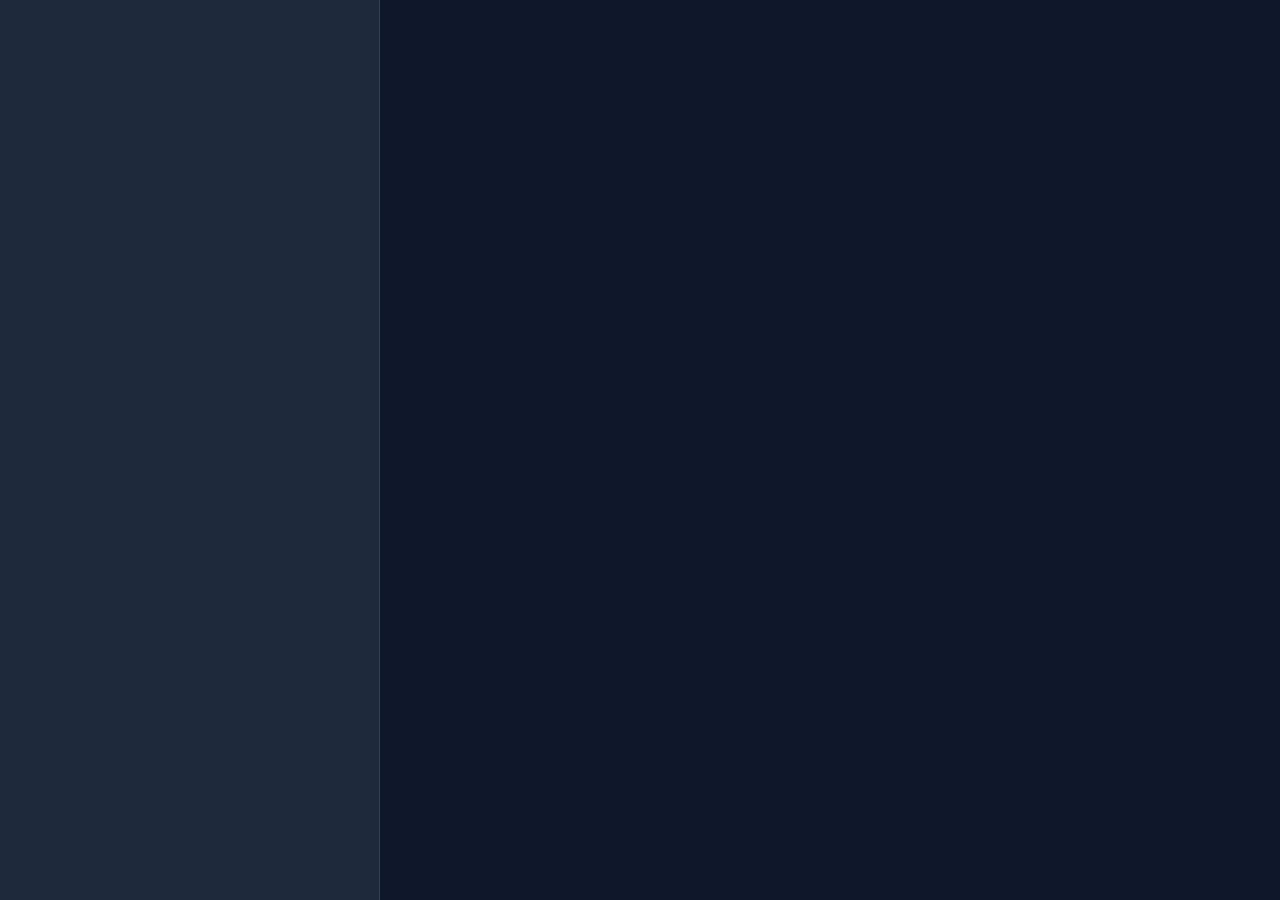
==== index.html @ 67579790 "stg 2" ====
<!DOCTYPE html>
<html lang="en">
<head>
  <meta charset="UTF-8">
  <meta name="viewport" content="width=device-width, initial-scale=1.0">
  <meta name="description" content="Generate Ericsson NETCONF XML equipment configuration scripts for base station sites">
  <meta name="theme-color" content="#1d4ed8">
  <meta name="apple-mobile-web-app-capable" content="yes">
  <meta name="apple-mobile-web-app-status-bar-style" content="black-translucent">
  <meta name="apple-mobile-web-app-title" content="EEC">
  <title>Ericsson Equipment Configurator</title>

  <link rel="manifest" href="manifest.json">
  <link rel="icon" type="image/png" sizes="192x192" href="assets/icon-192.png">
  <link rel="apple-touch-icon" href="assets/icon-192.png">

  <link rel="stylesheet" href="css/styles.css">
  <link rel="stylesheet" href="css/form.css">
  <link rel="stylesheet" href="css/preview.css">
  <link rel="stylesheet" href="css/components.css">
</head>
<body>

  <div id="tab-switcher">
    <button class="tab-btn tab-btn--active" data-tab="configure">Configure</button>
    <button class="tab-btn" data-tab="preview">Preview</button>
  </div>

  <main id="app">

    <section id="form-panel" class="panel">
      <header id="form-header" class="panel-header"></header>
      <div id="form-content" class="panel-body"></div>
      <footer id="form-footer" class="panel-footer"></footer>
    </section>

    <section id="preview-panel" class="panel">
      <header id="preview-header" class="panel-header">
        <span id="preview-filename"></span>
        <span id="preview-linecount"></span>
      </header>
      <pre id="xml-output"></pre>
    </section>

  </main>

  <script type="module" src="js/config.js"></script>
  <script type="module" src="js/generator.js"></script>
  <script type="module" src="js/ui.js"></script>
  <script type="module" src="js/download.js"></script>
  <script type="module" src="js/app.js"></script>

  <script>
    if ('serviceWorker' in navigator) {
      document.addEventListener('DOMContentLoaded', () => {
        navigator.serviceWorker.register('./sw.js');
      });
    }
  </script>

</body>
</html>
---- css/styles.css ----
@import url('https://fonts.googleapis.com/css2?family=Fira+Code:wght@400;500&display=swap');

/* ── Variables ──────────────────────────────────────────────── */
:root {
  --bg-base:      #0f172a;
  --bg-panel:     #1e293b;
  --bg-card:      #0f172a;
  --border:       #334155;
  --text-primary: #f1f5f9;
  --text-muted:   #94a3b8;
  --text-dim:     #64748b;
  --accent:       #3b82f6;
  --accent-dark:  #1d4ed8;
  --green:        #22c55e;
  --green-dark:   #065f46;
  --amber:        #f59e0b;
  --red:          #ef4444;

  --font-mono:    'Fira Code', 'Consolas', monospace;
  --panel-width:  380px;
  --tab-height:   48px;
  --radius:       8px;
  --radius-sm:    4px;
}

/* ── Reset ──────────────────────────────────────────────────── */
*,
*::before,
*::after {
  box-sizing: border-box;
  margin: 0;
  padding: 0;
}

html,
body {
  height: 100%;
  overflow: hidden;
  background-color: var(--bg-base);
  color: var(--text-primary);
  font-family: system-ui, -apple-system, 'Segoe UI', sans-serif;
  font-size: 14px;
  line-height: 1.5;
  -webkit-font-smoothing: antialiased;
  -moz-osx-font-smoothing: grayscale;
}

/* ── Scrollbars ─────────────────────────────────────────────── */
::-webkit-scrollbar {
  width: 4px;
  height: 4px;
}

::-webkit-scrollbar-track {
  background: transparent;
}

::-webkit-scrollbar-thumb {
  background: var(--border);
  border-radius: 2px;
}

::-webkit-scrollbar-thumb:hover {
  background: var(--text-dim);
}

* {
  scrollbar-width: thin;
  scrollbar-color: var(--border) transparent;
}

/* ── Tab Switcher — desktop hidden ──────────────────────────── */
#tab-switcher {
  display: none;
}

/* ── App Shell — split panel ────────────────────────────────── */
#app {
  display: flex;
  height: 100vh;
  overflow: hidden;
}

#form-panel {
  display: flex;
  flex-direction: column;
  width: var(--panel-width);
  min-width: var(--panel-width);
  height: 100vh;
  overflow: hidden;
  background-color: var(--bg-panel);
  border-right: 1px solid var(--border);
}

#preview-panel {
  display: flex;
  flex-direction: column;
  flex: 1;
  height: 100vh;
  overflow: hidden;
  background-color: var(--bg-base);
}

/* ── Mobile ─────────────────────────────────────────────────── */
@media (max-width: 768px) {
  html,
  body {
    overflow: hidden;
    height: 100%;
  }

  #tab-switcher {
    display: flex;
    flex-shrink: 0;
    width: 100%;
    height: var(--tab-height);
    background-color: var(--bg-panel);
    border-bottom: 1px solid var(--border);
  }

  #app {
    flex-direction: column;
    height: calc(100vh - var(--tab-height));
  }

  #form-panel,
  #preview-panel {
    display: none;
    width: 100%;
    min-width: 0;
    height: 100%;
    border-right: none;
  }

  #form-panel.panel--active,
  #preview-panel.panel--active {
    display: flex;
  }
}
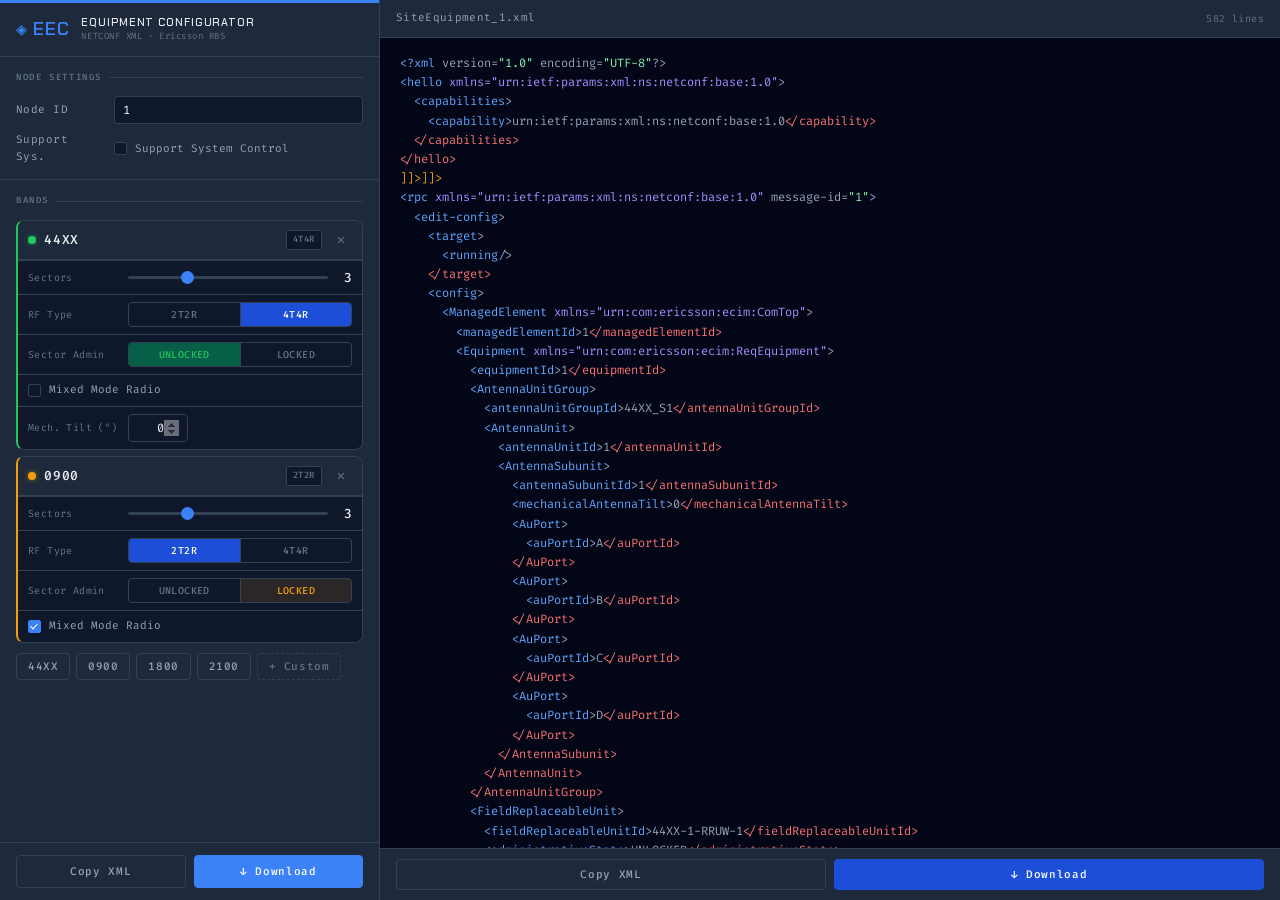
==== commit 3a93dfcb: "Complete PWA — all stages validated and production-ready Stages 1-5 complete: - index.html shell wit" ====
--- a/index.html
+++ b/index.html
@@ -29,9 +29,49 @@
   <main id="app">
 
     <section id="form-panel" class="panel">
-      <header id="form-header" class="panel-header"></header>
-      <div id="form-content" class="panel-body"></div>
-      <footer id="form-footer" class="panel-footer"></footer>
+      <header id="form-header" class="panel-header">
+        <div class="header-brand">
+          <span class="header-logo">◈ EEC</span>
+          <div class="header-titles">
+            <div class="header-name">Equipment Configurator</div>
+            <div class="header-sub">NETCONF XML · Ericsson RBS</div>
+          </div>
+        </div>
+      </header>
+
+      <div id="form-content" class="panel-body">
+        <section class="form-section">
+          <span class="section-label">Node Settings</span>
+          <div class="field-row">
+            <label class="field-label" for="node-id">Node ID</label>
+            <input type="text" id="node-id" class="input-text input-text--full" value="1" autocomplete="off" spellcheck="false">
+          </div>
+          <div class="field-row">
+            <label class="field-label" for="support-system-control">Support Sys.</label>
+            <label class="checkbox-label">
+              <input type="checkbox" id="support-system-control" class="checkbox">
+              <span>Support System Control</span>
+            </label>
+          </div>
+        </section>
+
+        <section class="form-section">
+          <span class="section-label">Bands</span>
+          <div id="band-list" class="band-list"></div>
+          <div class="add-band-group">
+            <button id="btn-add-44XX"   class="btn-add">44XX</button>
+            <button id="btn-add-0900"   class="btn-add">0900</button>
+            <button id="btn-add-1800"   class="btn-add">1800</button>
+            <button id="btn-add-2100"   class="btn-add">2100</button>
+            <button id="btn-add-CUSTOM" class="btn-add btn-add--ghost">+ Custom</button>
+          </div>
+        </section>
+      </div>
+
+      <footer id="form-footer" class="panel-footer">
+        <button id="btn-copy"     class="btn-action">Copy XML</button>
+        <button id="btn-download" class="btn-action btn-action--primary">&#8595; Download</button>
+      </footer>
     </section>
 
     <section id="preview-panel" class="panel">
@@ -40,6 +80,10 @@
         <span id="preview-linecount"></span>
       </header>
       <pre id="xml-output"></pre>
+      <footer id="preview-footer" class="panel-footer">
+        <button id="preview-btn-copy"     class="btn-action">Copy XML</button>
+        <button id="preview-btn-download" class="btn-action btn-action--primary">&#8595; Download</button>
+      </footer>
     </section>
 
   </main>
--- a/css/form.css
+++ b/css/form.css
@@ -0,0 +1,306 @@
+@import url('https://fonts.googleapis.com/css2?family=Chakra+Petch:wght@500;600&display=swap');
+
+/* ── Panel header ────────────────────────────────────────────── */
+#form-header {
+  flex-shrink: 0;
+  border-top: 3px solid var(--accent);
+  padding: 12px 16px;
+  background: var(--bg-panel);
+  border-bottom: 1px solid var(--border);
+}
+
+.header-brand {
+  display: flex;
+  align-items: center;
+  gap: 12px;
+}
+
+.header-logo {
+  font-family: 'Chakra Petch', var(--font-mono);
+  font-size: 18px;
+  font-weight: 600;
+  color: var(--accent);
+  letter-spacing: 0.04em;
+  white-space: nowrap;
+}
+
+.header-name {
+  font-family: 'Chakra Petch', var(--font-mono);
+  font-size: 11px;
+  font-weight: 500;
+  color: var(--text-primary);
+  letter-spacing: 0.08em;
+  text-transform: uppercase;
+  line-height: 1.3;
+}
+
+.header-sub {
+  font-family: var(--font-mono);
+  font-size: 9px;
+  color: var(--text-dim);
+  letter-spacing: 0.06em;
+  margin-top: 1px;
+}
+
+/* ── Panel body ──────────────────────────────────────────────── */
+#form-content {
+  flex: 1;
+  overflow-y: auto;
+  overflow-x: hidden;
+  padding: 0;
+}
+
+/* ── Form sections ───────────────────────────────────────────── */
+.form-section {
+  padding: 14px 16px;
+  border-bottom: 1px solid var(--border);
+}
+
+.form-section:last-child {
+  border-bottom: none;
+}
+
+.section-label {
+  display: flex;
+  align-items: center;
+  gap: 8px;
+  font-family: var(--font-mono);
+  font-size: 9px;
+  font-weight: 500;
+  letter-spacing: 0.18em;
+  color: var(--text-dim);
+  text-transform: uppercase;
+  margin-bottom: 12px;
+}
+
+.section-label::after {
+  content: '';
+  flex: 1;
+  height: 1px;
+  background: var(--border);
+}
+
+/* ── Field rows ──────────────────────────────────────────────── */
+.field-row {
+  display: flex;
+  align-items: center;
+  gap: 10px;
+  margin-bottom: 8px;
+}
+
+.field-row:last-child {
+  margin-bottom: 0;
+}
+
+.field-row > .field-label {
+  flex-shrink: 0;
+  width: 88px;
+  font-family: var(--font-mono);
+  font-size: 11px;
+  color: var(--text-muted);
+}
+
+/* ── Node ID input ───────────────────────────────────────────── */
+.input-text {
+  background: var(--bg-base);
+  border: 1px solid var(--border);
+  border-radius: var(--radius-sm);
+  color: var(--text-primary);
+  font-family: var(--font-mono);
+  font-size: 13px;
+  padding: 6px 10px;
+  outline: none;
+  transition: border-color 0.15s, box-shadow 0.15s;
+}
+
+.input-text--full {
+  flex: 1;
+  min-width: 0;
+}
+
+.input-text:focus {
+  border-color: var(--accent);
+  box-shadow: 0 0 0 2px rgba(59, 130, 246, 0.12);
+}
+
+.input-text::placeholder {
+  color: var(--text-dim);
+}
+
+/* ── Checkbox row ────────────────────────────────────────────── */
+.checkbox-label {
+  display: flex;
+  align-items: center;
+  gap: 8px;
+  cursor: pointer;
+  font-family: var(--font-mono);
+  font-size: 11px;
+  color: var(--text-muted);
+  user-select: none;
+}
+
+.checkbox-label span {
+  color: var(--text-muted);
+}
+
+.checkbox {
+  appearance: none;
+  -webkit-appearance: none;
+  flex-shrink: 0;
+  width: 14px;
+  height: 14px;
+  border: 1px solid var(--border);
+  border-radius: 2px;
+  background: var(--bg-base);
+  cursor: pointer;
+  position: relative;
+  transition: background 0.15s, border-color 0.15s;
+}
+
+.checkbox:checked {
+  background: var(--accent);
+  border-color: var(--accent);
+}
+
+.checkbox:checked::after {
+  content: '';
+  position: absolute;
+  top: 2px;
+  left: 4px;
+  width: 4px;
+  height: 7px;
+  border: 1.5px solid #fff;
+  border-top: none;
+  border-left: none;
+  transform: rotate(45deg);
+}
+
+.checkbox:focus {
+  outline: none;
+  box-shadow: 0 0 0 2px rgba(59, 130, 246, 0.2);
+}
+
+/* ── Band list ───────────────────────────────────────────────── */
+.band-list {
+  display: flex;
+  flex-direction: column;
+  gap: 6px;
+  margin-bottom: 10px;
+}
+
+.band-list:empty {
+  display: none;
+}
+
+/* ── Add Band buttons ────────────────────────────────────────── */
+.add-band-group {
+  display: flex;
+  flex-wrap: wrap;
+  gap: 6px;
+}
+
+.btn-add {
+  padding: 5px 11px;
+  font-family: var(--font-mono);
+  font-size: 11px;
+  font-weight: 500;
+  letter-spacing: 0.05em;
+  background: transparent;
+  border: 1px solid var(--border);
+  border-radius: var(--radius-sm);
+  color: var(--text-muted);
+  cursor: pointer;
+  transition: background 0.15s, border-color 0.15s, color 0.15s;
+}
+
+.btn-add:hover {
+  background: rgba(59, 130, 246, 0.08);
+  border-color: var(--accent);
+  color: var(--text-primary);
+}
+
+.btn-add:active {
+  background: rgba(59, 130, 246, 0.15);
+}
+
+.btn-add--ghost {
+  border-style: dashed;
+  color: var(--text-dim);
+}
+
+.btn-add--ghost:hover {
+  border-style: solid;
+}
+
+/* ── Footer ──────────────────────────────────────────────────── */
+#form-footer {
+  flex-shrink: 0;
+  display: flex;
+  gap: 8px;
+  padding: 12px 16px;
+  border-top: 1px solid var(--border);
+  background: var(--bg-panel);
+}
+
+.btn-action {
+  flex: 1;
+  padding: 8px 12px;
+  font-family: var(--font-mono);
+  font-size: 11px;
+  font-weight: 500;
+  letter-spacing: 0.06em;
+  border-radius: var(--radius-sm);
+  cursor: pointer;
+  transition: background 0.15s, border-color 0.15s, color 0.15s;
+  background: transparent;
+  border: 1px solid var(--border);
+  color: var(--text-muted);
+}
+
+.btn-action:hover {
+  background: var(--bg-card);
+  border-color: var(--text-dim);
+  color: var(--text-primary);
+}
+
+.btn-action:active {
+  transform: translateY(1px);
+}
+
+.btn-action--primary {
+  background: var(--accent);
+  border-color: var(--accent);
+  color: #fff;
+}
+
+.btn-action--primary:hover {
+  background: var(--accent-dark);
+  border-color: var(--accent-dark);
+  color: #fff;
+}
+
+/* ── Mobile tab switcher ─────────────────────────────────────── */
+.tab-btn {
+  flex: 1;
+  height: 100%;
+  background: transparent;
+  border: none;
+  border-bottom: 2px solid transparent;
+  color: var(--text-dim);
+  font-family: var(--font-mono);
+  font-size: 11px;
+  font-weight: 500;
+  letter-spacing: 0.08em;
+  text-transform: uppercase;
+  cursor: pointer;
+  transition: color 0.15s, border-color 0.15s;
+}
+
+.tab-btn--active {
+  color: var(--text-primary);
+  border-bottom-color: var(--accent);
+}
+
+.tab-btn:hover:not(.tab-btn--active) {
+  color: var(--text-muted);
+}
--- a/css/preview.css
+++ b/css/preview.css
@@ -0,0 +1,159 @@
+/* ── Preview panel header ────────────────────────────────────── */
+#preview-header {
+  flex-shrink: 0;
+  display: flex;
+  align-items: center;
+  justify-content: space-between;
+  padding: 0 16px;
+  height: 38px;
+  background: var(--bg-panel);
+  border-bottom: 1px solid var(--border);
+  gap: 12px;
+}
+
+#preview-filename {
+  font-family: var(--font-mono);
+  font-size: 11px;
+  color: var(--text-muted);
+  letter-spacing: 0.03em;
+  white-space: nowrap;
+  overflow: hidden;
+  text-overflow: ellipsis;
+  flex: 1;
+  min-width: 0;
+}
+
+#preview-linecount {
+  flex-shrink: 0;
+  font-family: var(--font-mono);
+  font-size: 10px;
+  color: var(--text-dim);
+  letter-spacing: 0.04em;
+  white-space: nowrap;
+}
+
+/* ── XML output area ─────────────────────────────────────────── */
+#xml-output {
+  flex: 1;
+  margin: 0;
+  padding: 16px 20px;
+  background: #020617;
+  color: #94a3b8;
+  font-family: var(--font-mono);
+  font-size: 12px;
+  line-height: 1.6;
+  overflow: auto;
+  white-space: pre;
+  word-break: normal;
+  tab-size: 2;
+  -webkit-font-smoothing: antialiased;
+}
+
+/* ── XML syntax highlight colors ─────────────────────────────── */
+.xt-open  { color: #60a5fa; }
+.xt-close { color: #f87171; }
+.xt-attr  { color: #a78bfa; }
+.xt-val   { color: #86efac; }
+.xt-delim { color: #f59e0b; }
+
+/* ── Preview panel scrollbars ────────────────────────────────── */
+#xml-output::-webkit-scrollbar {
+  width: 6px;
+  height: 6px;
+}
+
+#xml-output::-webkit-scrollbar-track {
+  background: transparent;
+}
+
+#xml-output::-webkit-scrollbar-thumb {
+  background: #1e293b;
+  border-radius: 3px;
+}
+
+#xml-output::-webkit-scrollbar-thumb:hover {
+  background: #334155;
+}
+
+#xml-output::-webkit-scrollbar-corner {
+  background: transparent;
+}
+
+/* ── Preview footer ──────────────────────────────────────────── */
+#preview-footer {
+  flex-shrink: 0;
+  display: flex;
+  gap: 8px;
+  padding: 10px 16px;
+  background: var(--bg-panel);
+  border-top: 1px solid var(--border);
+}
+
+#preview-footer .btn-action {
+  flex: 1;
+  padding: 7px 12px;
+  font-family: var(--font-mono);
+  font-size: 11px;
+  font-weight: 500;
+  letter-spacing: 0.06em;
+  border-radius: var(--radius-sm);
+  cursor: pointer;
+  transition: background 0.15s, border-color 0.15s, color 0.15s;
+  background: var(--bg-panel);
+  border: 1px solid var(--border);
+  color: var(--text-muted);
+}
+
+#preview-footer .btn-action:hover {
+  background: var(--bg-card);
+  border-color: var(--text-dim);
+  color: var(--text-primary);
+}
+
+#preview-footer .btn-action:active {
+  transform: translateY(1px);
+}
+
+#preview-footer .btn-action--primary {
+  background: var(--accent-dark);
+  border-color: var(--accent-dark);
+  color: #fff;
+}
+
+#preview-footer .btn-action--primary:hover {
+  background: var(--accent);
+  border-color: var(--accent);
+}
+
+/* ── Empty state ─────────────────────────────────────────────── */
+#xml-output:empty::before {
+  content: '<!-- Add a band to generate XML -->';
+  color: var(--text-dim);
+  font-style: normal;
+}
+
+/* ── Mobile ──────────────────────────────────────────────────── */
+@media (max-width: 768px) {
+  #preview-panel {
+    height: 100%;
+    display: none;
+  }
+
+  #preview-panel.panel--active {
+    display: flex;
+  }
+
+  #preview-header {
+    height: var(--tab-height);
+    padding: 0 12px;
+  }
+
+  #xml-output {
+    font-size: 11px;
+    padding: 12px;
+  }
+
+  #preview-footer {
+    padding: 8px 12px;
+  }
+}
--- a/css/components.css
+++ b/css/components.css
@@ -0,0 +1,351 @@
+/* ── Band card ───────────────────────────────────────────────── */
+.band-card {
+  background: var(--bg-card);
+  border: 1px solid var(--border);
+  border-radius: var(--radius);
+  overflow: hidden;
+  transition: border-color 0.2s;
+}
+
+.band-card:has(.status-dot--green) {
+  border-left: 2px solid var(--green);
+}
+
+.band-card:has(.status-dot--amber) {
+  border-left: 2px solid var(--amber);
+}
+
+/* ── Card header ─────────────────────────────────────────────── */
+.band-card__header {
+  display: flex;
+  align-items: center;
+  gap: 8px;
+  padding: 8px 10px;
+  background: var(--bg-panel);
+  border-bottom: 1px solid var(--border);
+}
+
+.status-dot {
+  flex-shrink: 0;
+  width: 8px;
+  height: 8px;
+  border-radius: 50%;
+}
+
+.status-dot--green {
+  background: var(--green);
+  box-shadow: 0 0 5px rgba(34, 197, 94, 0.5);
+}
+
+.status-dot--amber {
+  background: var(--amber);
+  box-shadow: 0 0 5px rgba(245, 158, 11, 0.5);
+}
+
+.band-card__prefix {
+  flex: 1;
+  font-family: var(--font-mono);
+  font-size: 13px;
+  font-weight: 500;
+  color: var(--text-primary);
+  letter-spacing: 0.06em;
+}
+
+/* ── RF type badge ───────────────────────────────────────────── */
+.badge {
+  display: inline-flex;
+  align-items: center;
+  padding: 2px 6px;
+  background: var(--bg-base);
+  border: 1px solid var(--border);
+  border-radius: 2px;
+  font-family: var(--font-mono);
+  font-size: 9px;
+  font-weight: 500;
+  letter-spacing: 0.06em;
+  color: var(--text-dim);
+  text-transform: uppercase;
+}
+
+/* ── Remove button ───────────────────────────────────────────── */
+.btn-icon {
+  display: flex;
+  align-items: center;
+  justify-content: center;
+  flex-shrink: 0;
+  width: 22px;
+  height: 22px;
+  background: transparent;
+  border: none;
+  border-radius: var(--radius-sm);
+  color: var(--text-dim);
+  cursor: pointer;
+  font-size: 15px;
+  line-height: 1;
+  transition: color 0.15s, background 0.15s;
+  padding: 0;
+}
+
+.btn-icon:hover {
+  color: var(--red);
+  background: rgba(239, 68, 68, 0.1);
+}
+
+/* ── Band card rows ──────────────────────────────────────────── */
+.band-card__row {
+  display: flex;
+  align-items: center;
+  gap: 10px;
+  padding: 7px 10px;
+  border-top: 1px solid var(--border);
+}
+
+.band-card__row--full {
+  padding: 7px 10px;
+  border-top: 1px solid var(--border);
+}
+
+.field-label {
+  flex-shrink: 0;
+  width: 90px;
+  font-family: var(--font-mono);
+  font-size: 10px;
+  color: var(--text-dim);
+  letter-spacing: 0.04em;
+}
+
+/* ── Shared input styles ─────────────────────────────────────── */
+.input-text,
+.input-number {
+  background: var(--bg-base);
+  border: 1px solid var(--border);
+  border-radius: var(--radius-sm);
+  color: var(--text-primary);
+  font-family: var(--font-mono);
+  font-size: 12px;
+  padding: 5px 8px;
+  outline: none;
+  transition: border-color 0.15s, box-shadow 0.15s;
+}
+
+.input-text:focus,
+.input-number:focus {
+  border-color: var(--accent);
+  box-shadow: 0 0 0 2px rgba(59, 130, 246, 0.12);
+}
+
+.input-text::placeholder {
+  color: var(--text-dim);
+}
+
+.input-number {
+  width: 60px;
+  text-align: right;
+  -moz-appearance: textfield;
+}
+
+.input-number::-webkit-inner-spin-button,
+.input-number::-webkit-outer-spin-button {
+  opacity: 0.4;
+}
+
+/* ── Sector slider ───────────────────────────────────────────── */
+.slider-wrap {
+  flex: 1;
+  display: flex;
+  align-items: center;
+  gap: 10px;
+  min-width: 0;
+}
+
+.slider {
+  flex: 1;
+  -webkit-appearance: none;
+  appearance: none;
+  height: 3px;
+  background: var(--border);
+  border-radius: 2px;
+  outline: none;
+  cursor: pointer;
+}
+
+.slider::-webkit-slider-thumb {
+  -webkit-appearance: none;
+  width: 13px;
+  height: 13px;
+  border-radius: 50%;
+  background: var(--accent);
+  cursor: pointer;
+  transition: transform 0.1s, box-shadow 0.1s;
+  box-shadow: 0 0 0 0 rgba(59, 130, 246, 0);
+}
+
+.slider::-webkit-slider-thumb:hover {
+  transform: scale(1.25);
+  box-shadow: 0 0 0 3px rgba(59, 130, 246, 0.2);
+}
+
+.slider::-moz-range-thumb {
+  width: 13px;
+  height: 13px;
+  border-radius: 50%;
+  background: var(--accent);
+  border: none;
+  cursor: pointer;
+}
+
+.slider:focus::-webkit-slider-thumb {
+  box-shadow: 0 0 0 3px rgba(59, 130, 246, 0.25);
+}
+
+.slider-value {
+  flex-shrink: 0;
+  font-family: var(--font-mono);
+  font-size: 13px;
+  font-weight: 500;
+  color: var(--text-primary);
+  min-width: 14px;
+  text-align: right;
+}
+
+/* ── Pill toggles ────────────────────────────────────────────── */
+.pill {
+  display: flex;
+  flex: 1;
+  border: 1px solid var(--border);
+  border-radius: var(--radius-sm);
+  overflow: hidden;
+}
+
+.pill-btn {
+  flex: 1;
+  padding: 5px 8px;
+  font-family: var(--font-mono);
+  font-size: 10px;
+  font-weight: 500;
+  letter-spacing: 0.04em;
+  background: transparent;
+  border: none;
+  color: var(--text-dim);
+  cursor: pointer;
+  transition: background 0.15s, color 0.15s;
+}
+
+.pill-btn + .pill-btn {
+  border-left: 1px solid var(--border);
+}
+
+.pill-btn:hover:not(.pill-btn--active) {
+  background: rgba(255, 255, 255, 0.04);
+  color: var(--text-muted);
+}
+
+/* Active states — keyed to the button's value */
+.pill-btn--active[data-value="2T2R"],
+.pill-btn--active[data-value="4T4R"] {
+  background: var(--accent-dark);
+  color: #fff;
+}
+
+.pill-btn--active[data-value="UNLOCKED"] {
+  background: var(--green-dark);
+  color: var(--green);
+}
+
+.pill-btn--active[data-value="LOCKED"] {
+  background: rgba(245, 158, 11, 0.12);
+  color: var(--amber);
+}
+
+/* ── Mixed mode checkbox ─────────────────────────────────────── */
+.checkbox-label {
+  display: flex;
+  align-items: center;
+  gap: 8px;
+  cursor: pointer;
+  font-family: var(--font-mono);
+  font-size: 11px;
+  color: var(--text-muted);
+  user-select: none;
+}
+
+.checkbox {
+  appearance: none;
+  -webkit-appearance: none;
+  flex-shrink: 0;
+  width: 13px;
+  height: 13px;
+  border: 1px solid var(--border);
+  border-radius: 2px;
+  background: var(--bg-base);
+  cursor: pointer;
+  position: relative;
+  transition: background 0.15s, border-color 0.15s;
+}
+
+.checkbox:checked {
+  background: var(--accent);
+  border-color: var(--accent);
+}
+
+.checkbox:checked::after {
+  content: '';
+  position: absolute;
+  top: 1px;
+  left: 3px;
+  width: 4px;
+  height: 7px;
+  border: 1.5px solid #fff;
+  border-top: none;
+  border-left: none;
+  transform: rotate(45deg);
+}
+
+.checkbox:focus {
+  outline: none;
+  box-shadow: 0 0 0 2px rgba(59, 130, 246, 0.2);
+}
+
+/* ── Update banner ───────────────────────────────────────────── */
+.update-banner {
+  position: fixed;
+  bottom: 24px;
+  left: 50%;
+  transform: translateX(-50%);
+  display: flex;
+  align-items: center;
+  gap: 14px;
+  padding: 10px 16px;
+  background: var(--bg-panel);
+  border: 1px solid var(--accent);
+  border-radius: var(--radius);
+  box-shadow: 0 4px 24px rgba(0, 0, 0, 0.5), 0 0 0 1px rgba(59, 130, 246, 0.1);
+  font-family: var(--font-mono);
+  font-size: 12px;
+  color: var(--text-primary);
+  z-index: 9999;
+  white-space: nowrap;
+  animation: banner-in 0.2s ease;
+}
+
+@keyframes banner-in {
+  from { opacity: 0; transform: translateX(-50%) translateY(8px); }
+  to   { opacity: 1; transform: translateX(-50%) translateY(0);   }
+}
+
+.update-btn {
+  padding: 4px 12px;
+  background: var(--accent);
+  border: none;
+  border-radius: var(--radius-sm);
+  color: #fff;
+  font-family: var(--font-mono);
+  font-size: 11px;
+  font-weight: 500;
+  cursor: pointer;
+  transition: background 0.15s;
+}
+
+.update-btn:hover {
+  background: var(--accent-dark);
+}
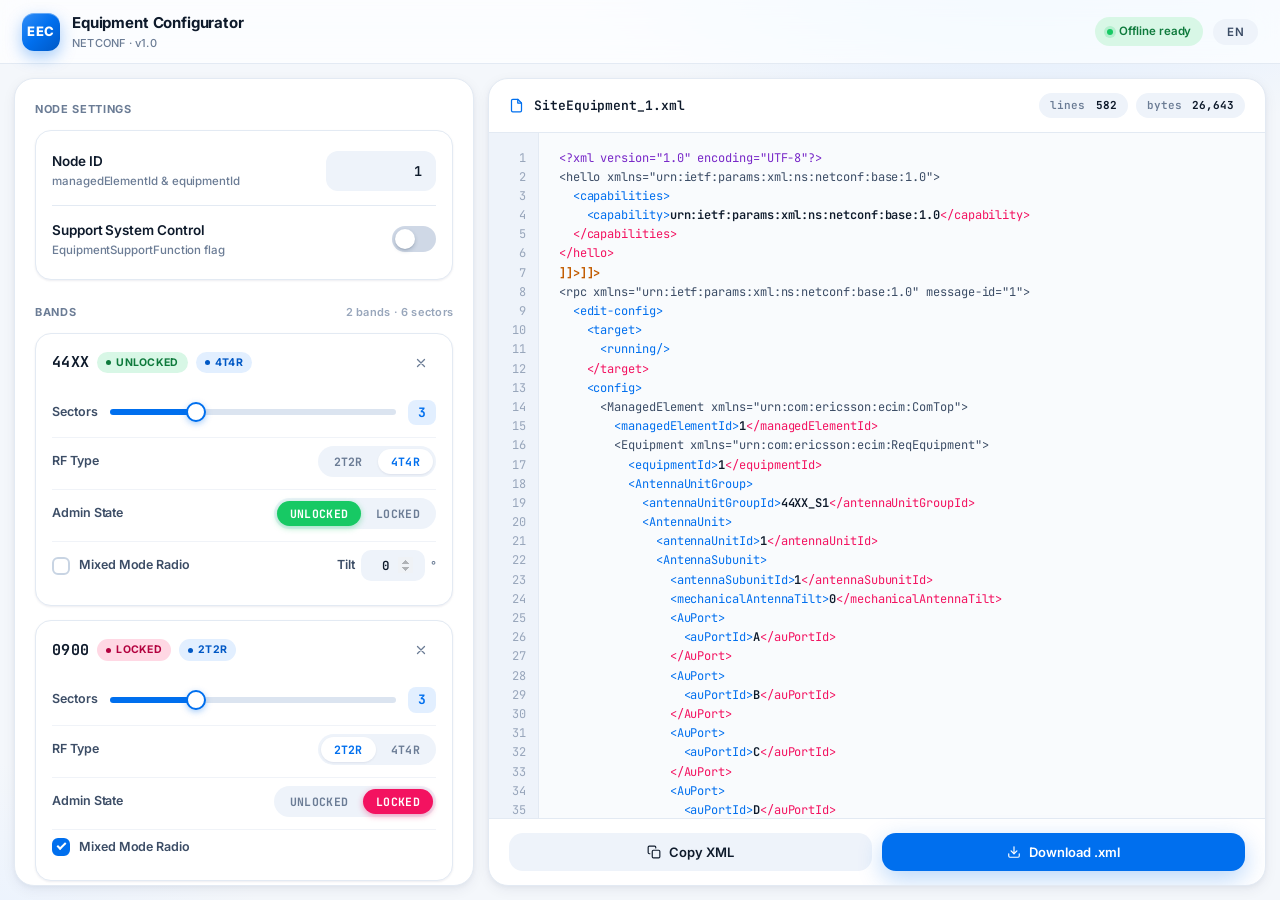
==== commit acb457e7: "fix-1" ====
--- a/index.html
+++ b/index.html
@@ -4,7 +4,7 @@
   <meta charset="UTF-8">
   <meta name="viewport" content="width=device-width, initial-scale=1.0">
   <meta name="description" content="Generate Ericsson NETCONF XML equipment configuration scripts for base station sites">
-  <meta name="theme-color" content="#1d4ed8">
+  <meta name="theme-color" content="#006fee">
   <meta name="apple-mobile-web-app-capable" content="yes">
   <meta name="apple-mobile-web-app-status-bar-style" content="black-translucent">
   <meta name="apple-mobile-web-app-title" content="EEC">
@@ -14,6 +14,10 @@
   <link rel="icon" type="image/png" sizes="192x192" href="assets/icon-192.png">
   <link rel="apple-touch-icon" href="assets/icon-192.png">
 
+  <link rel="preconnect" href="https://fonts.googleapis.com">
+  <link rel="preconnect" href="https://fonts.gstatic.com" crossorigin>
+  <link href="https://fonts.googleapis.com/css2?family=Inter:wght@400;500;600;700;800&family=JetBrains+Mono:wght@400;500;600&display=swap" rel="stylesheet">
+
   <link rel="stylesheet" href="css/styles.css">
   <link rel="stylesheet" href="css/form.css">
   <link rel="stylesheet" href="css/preview.css">
@@ -21,72 +25,123 @@
 </head>
 <body>
 
-  <div id="tab-switcher">
-    <button class="tab-btn tab-btn--active" data-tab="configure">Configure</button>
-    <button class="tab-btn" data-tab="preview">Preview</button>
-  </div>
+  <div class="app">
 
-  <main id="app">
+    <!-- Top bar -->
+    <header class="topbar">
+      <div class="brand">
+        <div class="brand-mark">EEC</div>
+        <div>
+          <div class="brand-title">Equipment Configurator</div>
+          <div class="brand-sub">NETCONF · v1.0</div>
+        </div>
+      </div>
+      <div class="topbar-actions">
+        <span class="chip"><span class="dot"></span>Offline ready</span>
+        <button class="lang-btn">EN</button>
+      </div>
+    </header>
 
-    <section id="form-panel" class="panel">
-      <header id="form-header" class="panel-header">
-        <div class="header-brand">
-          <span class="header-logo">◈ EEC</span>
-          <div class="header-titles">
-            <div class="header-name">Equipment Configurator</div>
-            <div class="header-sub">NETCONF XML · Ericsson RBS</div>
+    <!-- Main layout -->
+    <div class="layout">
+
+      <!-- Mobile tab switcher (hidden on desktop) -->
+      <div class="tabs" id="tab-switcher">
+        <button class="tab active" data-tab="form">Form</button>
+        <button class="tab" data-tab="preview">Preview</button>
+      </div>
+
+      <!-- Form panel -->
+      <div class="pane-form active" id="pane-form">
+        <div class="form-scroll">
+
+          <p class="section-label">Node settings</p>
+          <div class="node-card">
+            <div class="field">
+              <div>
+                <div class="field-label">Node ID</div>
+                <div class="field-help">managedElementId &amp; equipmentId</div>
+              </div>
+              <input type="text" id="node-id" class="text-input" value="1" autocomplete="off" spellcheck="false">
+            </div>
+            <div class="field">
+              <div>
+                <div class="field-label">Support System Control</div>
+                <div class="field-help">EquipmentSupportFunction flag</div>
+              </div>
+              <div id="support-system-control" class="switch" role="switch" aria-checked="false"></div>
+            </div>
+          </div>
+
+          <p class="section-label">
+            <span>Bands</span>
+            <span class="section-count" id="bands-count"></span>
+          </p>
+          <div id="band-list" class="band-list"></div>
+
+          <div class="warning-banner" id="overflow-warning">
+            <svg width="16" height="16" viewBox="0 0 24 24" fill="none" stroke="currentColor" stroke-width="2.2" stroke-linecap="round" stroke-linejoin="round">
+              <path d="M10.29 3.86L1.82 18a2 2 0 001.71 3h16.94a2 2 0 001.71-3L13.71 3.86a2 2 0 00-3.42 0z"/>
+              <line x1="12" y1="9" x2="12" y2="13"/>
+              <line x1="12" y1="17" x2="12.01" y2="17"/>
+            </svg>
+            <span>Total sectors exceed 24 — BBU port sequence is limited.</span>
+          </div>
+
+          <div class="add-section">
+            <p class="section-label">Add band</p>
+            <div class="add-grid">
+              <button id="btn-add-44XX" class="add-btn"><span class="plus">+</span><span>44XX</span></button>
+              <button id="btn-add-0900" class="add-btn"><span class="plus">+</span><span>0900</span></button>
+              <button id="btn-add-1800" class="add-btn"><span class="plus">+</span><span>1800</span></button>
+              <button id="btn-add-2100" class="add-btn"><span class="plus">+</span><span>2100</span></button>
+              <button id="btn-add-CUSTOM" class="add-btn add-btn--custom"><span class="plus">+</span><span>Custom band</span></button>
+            </div>
+          </div>
+
+        </div>
+      </div>
+
+      <!-- Preview panel -->
+      <div class="pane-preview" id="pane-preview">
+        <div class="preview-header">
+          <div class="preview-file">
+            <svg width="15" height="15" viewBox="0 0 24 24" fill="none" stroke="var(--accent)" stroke-width="2" stroke-linecap="round" stroke-linejoin="round">
+              <path d="M14 2H6a2 2 0 00-2 2v16a2 2 0 002 2h12a2 2 0 002-2V8z"/>
+              <polyline points="14 2 14 8 20 8"/>
+            </svg>
+            <span class="filename" id="preview-filename">SiteEquipment_1.xml</span>
+          </div>
+          <div class="preview-meta">
+            <span class="meta-chip">lines&#160;<strong id="preview-linecount">0</strong></span>
+            <span class="meta-chip">bytes&#160;<strong id="preview-bytes">0</strong></span>
           </div>
         </div>
-      </header>
-
-      <div id="form-content" class="panel-body">
-        <section class="form-section">
-          <span class="section-label">Node Settings</span>
-          <div class="field-row">
-            <label class="field-label" for="node-id">Node ID</label>
-            <input type="text" id="node-id" class="input-text input-text--full" value="1" autocomplete="off" spellcheck="false">
-          </div>
-          <div class="field-row">
-            <label class="field-label" for="support-system-control">Support Sys.</label>
-            <label class="checkbox-label">
-              <input type="checkbox" id="support-system-control" class="checkbox">
-              <span>Support System Control</span>
-            </label>
-          </div>
-        </section>
-
-        <section class="form-section">
-          <span class="section-label">Bands</span>
-          <div id="band-list" class="band-list"></div>
-          <div class="add-band-group">
-            <button id="btn-add-44XX"   class="btn-add">44XX</button>
-            <button id="btn-add-0900"   class="btn-add">0900</button>
-            <button id="btn-add-1800"   class="btn-add">1800</button>
-            <button id="btn-add-2100"   class="btn-add">2100</button>
-            <button id="btn-add-CUSTOM" class="btn-add btn-add--ghost">+ Custom</button>
-          </div>
-        </section>
+        <div class="preview-body">
+          <div class="gutter" id="xml-gutter"></div>
+          <pre class="code" id="xml-output"></pre>
+        </div>
+        <div class="preview-footer">
+          <button class="btn btn-secondary" id="preview-btn-copy">
+            <svg width="14" height="14" viewBox="0 0 24 24" fill="none" stroke="currentColor" stroke-width="2" stroke-linecap="round" stroke-linejoin="round">
+              <rect x="9" y="9" width="13" height="13" rx="2"/>
+              <path d="M5 15H4a2 2 0 01-2-2V4a2 2 0 012-2h9a2 2 0 012 2v1"/>
+            </svg>
+            Copy XML
+          </button>
+          <button class="btn btn-primary" id="preview-btn-download">
+            <svg width="14" height="14" viewBox="0 0 24 24" fill="none" stroke="currentColor" stroke-width="2" stroke-linecap="round" stroke-linejoin="round">
+              <path d="M21 15v4a2 2 0 01-2 2H5a2 2 0 01-2-2v-4"/>
+              <polyline points="7 10 12 15 17 10"/>
+              <line x1="12" y1="15" x2="12" y2="3"/>
+            </svg>
+            Download .xml
+          </button>
+        </div>
       </div>
 
-      <footer id="form-footer" class="panel-footer">
-        <button id="btn-copy"     class="btn-action">Copy XML</button>
-        <button id="btn-download" class="btn-action btn-action--primary">&#8595; Download</button>
-      </footer>
-    </section>
-
-    <section id="preview-panel" class="panel">
-      <header id="preview-header" class="panel-header">
-        <span id="preview-filename"></span>
-        <span id="preview-linecount"></span>
-      </header>
-      <pre id="xml-output"></pre>
-      <footer id="preview-footer" class="panel-footer">
-        <button id="preview-btn-copy"     class="btn-action">Copy XML</button>
-        <button id="preview-btn-download" class="btn-action btn-action--primary">&#8595; Download</button>
-      </footer>
-    </section>
-
-  </main>
+    </div>
+  </div>
 
   <script type="module" src="js/config.js"></script>
   <script type="module" src="js/generator.js"></script>
@@ -94,13 +149,5 @@
   <script type="module" src="js/download.js"></script>
   <script type="module" src="js/app.js"></script>
 
-  <script>
-    if ('serviceWorker' in navigator) {
-      document.addEventListener('DOMContentLoaded', () => {
-        navigator.serviceWorker.register('./sw.js');
-      });
-    }
-  </script>
-
 </body>
 </html>
--- a/css/styles.css
+++ b/css/styles.css
@@ -1,139 +1,257 @@
-@import url('https://fonts.googleapis.com/css2?family=Fira+Code:wght@400;500&display=swap');
-
-/* ── Variables ──────────────────────────────────────────────── */
+/* ── Design Tokens ─────────────────────────────────────────── */
 :root {
-  --bg-base:      #0f172a;
-  --bg-panel:     #1e293b;
-  --bg-card:      #0f172a;
-  --border:       #334155;
-  --text-primary: #f1f5f9;
-  --text-muted:   #94a3b8;
-  --text-dim:     #64748b;
-  --accent:       #3b82f6;
-  --accent-dark:  #1d4ed8;
-  --green:        #22c55e;
-  --green-dark:   #065f46;
-  --amber:        #f59e0b;
-  --red:          #ef4444;
-
-  --font-mono:    'Fira Code', 'Consolas', monospace;
-  --panel-width:  380px;
-  --tab-height:   48px;
-  --radius:       8px;
-  --radius-sm:    4px;
-}
-
-/* ── Reset ──────────────────────────────────────────────────── */
-*,
-*::before,
-*::after {
+  --bg-base:        #f4f7fb;
+  --bg-panel:       #ffffff;
+  --bg-card:        #ffffff;
+  --bg-soft:        #eef3fa;
+  --bg-code:        #f9fbfd;
+  --bg-gutter:      #eef3fa;
+  --border:         #e3eaf3;
+  --border-strong:  #c8d4e3;
+  --text-primary:   #0e1a2b;
+  --text-secondary: #3c4d66;
+  --text-muted:     #6b7c95;
+  --text-dim:       #98a6bb;
+  --accent:         #006fee;
+  --accent-strong:  #0058c5;
+  --accent-deep:    #00407d;
+  --accent-soft:    #e2efff;
+  --accent-tint:    #f0f6ff;
+  --green:          #17c964;
+  --green-soft:     #d8f7e6;
+  --amber:          #f5a524;
+  --amber-soft:     #fcecd1;
+  --red:            #f31260;
+  --red-soft:       #ffd8e4;
+
+  --shadow-sm:     0 1px 2px rgba(15,38,71,0.04), 0 1px 3px rgba(15,38,71,0.04);
+  --shadow-md:     0 4px 14px rgba(15,38,71,0.06), 0 2px 4px rgba(15,38,71,0.04);
+  --shadow-lg:     0 12px 28px rgba(15,38,71,0.10), 0 4px 10px rgba(15,38,71,0.05);
+  --shadow-accent: 0 8px 24px rgba(0,111,238,0.28);
+
+  --font-sans: 'Inter', system-ui, -apple-system, sans-serif;
+  --font-mono: 'JetBrains Mono', 'Fira Code', ui-monospace, Consolas, monospace;
+
+  --panel-width: 460px;
+  --radius-xs:   8px;
+  --radius-sm:   12px;
+  --radius:      16px;
+  --radius-lg:   20px;
+  --radius-xl:   24px;
+}
+
+/* ── Reset ─────────────────────────────────────────────────── */
+*, *::before, *::after {
   box-sizing: border-box;
   margin: 0;
   padding: 0;
 }
 
-html,
+html, body {
+  height: 100%;
+}
+
 body {
+  font-family: var(--font-sans);
+  font-size: 14px;
+  line-height: 1.5;
+  color: var(--text-primary);
+  background: var(--bg-base);
+  -webkit-font-smoothing: antialiased;
+  -moz-osx-font-smoothing: grayscale;
+  text-rendering: optimizeLegibility;
+  letter-spacing: -0.005em;
+  overflow: hidden;
+}
+
+button { font-family: inherit; cursor: pointer; border: none; background: none; color: inherit; }
+input, select { font-family: inherit; color: inherit; }
+
+/* ── App shell ─────────────────────────────────────────────── */
+.app {
+  display: grid;
+  grid-template-rows: 64px 1fr;
+  height: 100vh;
+  overflow: hidden;
+  background:
+    radial-gradient(800px 400px at 80% -10%, #d4e6ff 0%, transparent 60%),
+    radial-gradient(700px 400px at -10% 110%, #e6f0ff 0%, transparent 60%),
+    var(--bg-base);
+}
+
+/* ── Top bar ───────────────────────────────────────────────── */
+.topbar {
+  display: flex;
+  align-items: center;
+  justify-content: space-between;
+  padding: 0 22px;
+  background: rgba(255,255,255,0.7);
+  backdrop-filter: saturate(160%) blur(14px);
+  -webkit-backdrop-filter: saturate(160%) blur(14px);
+  border-bottom: 1px solid var(--border);
+  z-index: 10;
+}
+
+.brand {
+  display: flex;
+  align-items: center;
+  gap: 12px;
+}
+
+.brand-mark {
+  width: 38px;
+  height: 38px;
+  border-radius: 12px;
+  background: linear-gradient(135deg, #338ef7 0%, #006fee 50%, #0058c5 100%);
+  display: grid;
+  place-items: center;
+  font-weight: 800;
+  color: #fff;
+  font-size: 13px;
+  letter-spacing: 0.4px;
+  box-shadow: 0 6px 16px rgba(0,111,238,0.35), inset 0 1px 0 rgba(255,255,255,0.35);
+  flex-shrink: 0;
+}
+
+.brand-title {
+  font-weight: 700;
+  font-size: 15px;
+  letter-spacing: -0.01em;
+  color: var(--text-primary);
+}
+
+.brand-sub {
+  font-size: 11px;
+  color: var(--text-muted);
+  letter-spacing: 0.2px;
+  font-weight: 500;
+}
+
+.topbar-actions {
+  display: flex;
+  align-items: center;
+  gap: 10px;
+}
+
+.chip {
+  display: inline-flex;
+  align-items: center;
+  gap: 6px;
+  padding: 6px 12px;
+  background: var(--green-soft);
+  color: #0e7a3c;
+  border-radius: 999px;
+  font-size: 11.5px;
+  font-weight: 600;
+}
+
+.chip .dot {
+  width: 6px;
+  height: 6px;
+  border-radius: 50%;
+  background: var(--green);
+  box-shadow: 0 0 0 3px rgba(23,201,100,0.18);
+  flex-shrink: 0;
+}
+
+.lang-btn {
+  padding: 6px 14px;
+  background: var(--bg-soft);
+  border-radius: 999px;
+  color: var(--text-secondary);
+  font-size: 11.5px;
+  font-weight: 600;
+  letter-spacing: 0.3px;
+  transition: background 0.15s, color 0.15s;
+}
+
+.lang-btn:hover {
+  background: var(--accent-soft);
+  color: var(--accent);
+}
+
+/* ── Main layout ───────────────────────────────────────────── */
+.layout {
+  display: grid;
+  grid-template-columns: var(--panel-width) 1fr;
   height: 100%;
   overflow: hidden;
-  background-color: var(--bg-base);
-  color: var(--text-primary);
-  font-family: system-ui, -apple-system, 'Segoe UI', sans-serif;
-  font-size: 14px;
-  line-height: 1.5;
-  -webkit-font-smoothing: antialiased;
-  -moz-osx-font-smoothing: grayscale;
-}
-
-/* ── Scrollbars ─────────────────────────────────────────────── */
-::-webkit-scrollbar {
-  width: 4px;
-  height: 4px;
-}
-
-::-webkit-scrollbar-track {
+  gap: 14px;
+  padding: 14px;
+}
+
+.tabs {
+  display: none;
+}
+
+/* ── Scrollbars ────────────────────────────────────────────── */
+.form-scroll::-webkit-scrollbar,
+.preview-body::-webkit-scrollbar {
+  width: 10px;
+  height: 10px;
+}
+
+.form-scroll::-webkit-scrollbar-track,
+.preview-body::-webkit-scrollbar-track {
   background: transparent;
 }
 
-::-webkit-scrollbar-thumb {
-  background: var(--border);
-  border-radius: 2px;
-}
-
-::-webkit-scrollbar-thumb:hover {
-  background: var(--text-dim);
-}
-
-* {
-  scrollbar-width: thin;
-  scrollbar-color: var(--border) transparent;
-}
-
-/* ── Tab Switcher — desktop hidden ──────────────────────────── */
-#tab-switcher {
-  display: none;
-}
-
-/* ── App Shell — split panel ────────────────────────────────── */
-#app {
-  display: flex;
-  height: 100vh;
-  overflow: hidden;
-}
-
-#form-panel {
-  display: flex;
-  flex-direction: column;
-  width: var(--panel-width);
-  min-width: var(--panel-width);
-  height: 100vh;
-  overflow: hidden;
-  background-color: var(--bg-panel);
-  border-right: 1px solid var(--border);
-}
-
-#preview-panel {
-  display: flex;
-  flex-direction: column;
-  flex: 1;
-  height: 100vh;
-  overflow: hidden;
-  background-color: var(--bg-base);
-}
-
-/* ── Mobile ─────────────────────────────────────────────────── */
-@media (max-width: 768px) {
-  html,
-  body {
-    overflow: hidden;
-    height: 100%;
-  }
-
-  #tab-switcher {
+.form-scroll::-webkit-scrollbar-thumb,
+.preview-body::-webkit-scrollbar-thumb {
+  background: #d2dbe7;
+  border-radius: 999px;
+  border: 2px solid transparent;
+  background-clip: padding-box;
+}
+
+.form-scroll::-webkit-scrollbar-thumb:hover,
+.preview-body::-webkit-scrollbar-thumb:hover {
+  background-color: #b2bfd1;
+}
+
+/* ── Mobile ────────────────────────────────────────────────── */
+@media (max-width: 900px) {
+  .layout {
+    grid-template-columns: 1fr;
+    grid-template-rows: 44px 1fr;
+    padding: 10px;
+    gap: 10px;
+  }
+
+  .tabs {
     display: flex;
-    flex-shrink: 0;
-    width: 100%;
-    height: var(--tab-height);
-    background-color: var(--bg-panel);
-    border-bottom: 1px solid var(--border);
-  }
-
-  #app {
-    flex-direction: column;
-    height: calc(100vh - var(--tab-height));
-  }
-
-  #form-panel,
-  #preview-panel {
+    background: rgba(255,255,255,0.7);
+    backdrop-filter: blur(12px);
+    -webkit-backdrop-filter: blur(12px);
+    border: 1px solid var(--border);
+    border-radius: 999px;
+    padding: 4px;
+    gap: 4px;
+  }
+
+  .tab {
+    flex: 1;
+    font-size: 12.5px;
+    font-weight: 600;
+    color: var(--text-muted);
+    background: transparent;
+    border-radius: 999px;
+    padding: 7px 0;
+    transition: background 0.15s, color 0.15s;
+  }
+
+  .tab.active {
+    color: var(--accent);
+    background: var(--accent-soft);
+  }
+
+  .pane-form,
+  .pane-preview {
     display: none;
-    width: 100%;
-    min-width: 0;
-    height: 100%;
-    border-right: none;
-  }
-
-  #form-panel.panel--active,
-  #preview-panel.panel--active {
+  }
+
+  .pane-form.active,
+  .pane-preview.active {
     display: flex;
   }
 }
--- a/css/form.css
+++ b/css/form.css
@@ -1,306 +1,216 @@
-@import url('https://fonts.googleapis.com/css2?family=Chakra+Petch:wght@500;600&display=swap');
-
-/* ── Panel header ────────────────────────────────────────────── */
-#form-header {
-  flex-shrink: 0;
-  border-top: 3px solid var(--accent);
-  padding: 12px 16px;
+/* ── Form panel ────────────────────────────────────────────── */
+.pane-form {
+  display: flex;
+  flex-direction: column;
   background: var(--bg-panel);
-  border-bottom: 1px solid var(--border);
-}
-
-.header-brand {
-  display: flex;
-  align-items: center;
+  border-radius: var(--radius-lg);
+  box-shadow: var(--shadow-md);
+  overflow: hidden;
+  border: 1px solid var(--border);
+}
+
+.form-scroll {
+  overflow-y: auto;
+  padding: 22px 20px 28px;
+  flex: 1;
+}
+
+/* ── Section labels ────────────────────────────────────────── */
+.section-label {
+  font-size: 11px;
+  font-weight: 700;
+  letter-spacing: 0.06em;
+  text-transform: uppercase;
+  color: var(--text-muted);
+  margin: 0 0 12px;
+  display: flex;
+  align-items: center;
+  justify-content: space-between;
+}
+
+.section-count {
+  font-weight: 600;
+  color: var(--text-dim);
+  letter-spacing: 0.02em;
+  text-transform: none;
+}
+
+/* ── Node settings card ────────────────────────────────────── */
+.node-card {
+  background: var(--bg-card);
+  border: 1px solid var(--border);
+  border-radius: var(--radius);
+  padding: 6px 16px;
+  margin-bottom: 24px;
+  box-shadow: var(--shadow-sm);
+}
+
+.field {
+  display: flex;
+  align-items: center;
+  justify-content: space-between;
   gap: 12px;
-}
-
-.header-logo {
-  font-family: 'Chakra Petch', var(--font-mono);
-  font-size: 18px;
-  font-weight: 600;
-  color: var(--accent);
-  letter-spacing: 0.04em;
-  white-space: nowrap;
-}
-
-.header-name {
-  font-family: 'Chakra Petch', var(--font-mono);
-  font-size: 11px;
+  padding: 14px 0;
+}
+
+.field + .field {
+  border-top: 1px solid var(--border);
+}
+
+.field-label {
+  font-size: 13.5px;
+  color: var(--text-primary);
+  font-weight: 600;
+}
+
+.field-help {
+  font-size: 11.5px;
+  color: var(--text-muted);
+  margin-top: 2px;
   font-weight: 500;
-  color: var(--text-primary);
-  letter-spacing: 0.08em;
-  text-transform: uppercase;
-  line-height: 1.3;
-}
-
-.header-sub {
-  font-family: var(--font-mono);
-  font-size: 9px;
-  color: var(--text-dim);
-  letter-spacing: 0.06em;
-  margin-top: 1px;
-}
-
-/* ── Panel body ──────────────────────────────────────────────── */
-#form-content {
-  flex: 1;
-  overflow-y: auto;
-  overflow-x: hidden;
-  padding: 0;
-}
-
-/* ── Form sections ───────────────────────────────────────────── */
-.form-section {
-  padding: 14px 16px;
-  border-bottom: 1px solid var(--border);
-}
-
-.form-section:last-child {
-  border-bottom: none;
-}
-
-.section-label {
-  display: flex;
-  align-items: center;
-  gap: 8px;
-  font-family: var(--font-mono);
-  font-size: 9px;
-  font-weight: 500;
-  letter-spacing: 0.18em;
-  color: var(--text-dim);
-  text-transform: uppercase;
-  margin-bottom: 12px;
-}
-
-.section-label::after {
-  content: '';
-  flex: 1;
-  height: 1px;
-  background: var(--border);
-}
-
-/* ── Field rows ──────────────────────────────────────────────── */
-.field-row {
-  display: flex;
-  align-items: center;
-  gap: 10px;
-  margin-bottom: 8px;
-}
-
-.field-row:last-child {
-  margin-bottom: 0;
-}
-
-.field-row > .field-label {
-  flex-shrink: 0;
-  width: 88px;
-  font-family: var(--font-mono);
-  font-size: 11px;
-  color: var(--text-muted);
-}
-
-/* ── Node ID input ───────────────────────────────────────────── */
-.input-text {
-  background: var(--bg-base);
-  border: 1px solid var(--border);
+}
+
+/* ── Text input ────────────────────────────────────────────── */
+.text-input {
+  background: var(--bg-soft);
+  border: 2px solid transparent;
   border-radius: var(--radius-sm);
+  padding: 9px 12px;
   color: var(--text-primary);
   font-family: var(--font-mono);
-  font-size: 13px;
-  padding: 6px 10px;
+  font-size: 13.5px;
+  font-weight: 600;
+  width: 110px;
+  text-align: right;
   outline: none;
-  transition: border-color 0.15s, box-shadow 0.15s;
-}
-
-.input-text--full {
-  flex: 1;
-  min-width: 0;
-}
-
-.input-text:focus {
+  transition: background 0.15s, border-color 0.15s;
+}
+
+.text-input:hover {
+  background: #e6edf6;
+}
+
+.text-input:focus {
+  background: #fff;
   border-color: var(--accent);
-  box-shadow: 0 0 0 2px rgba(59, 130, 246, 0.12);
-}
-
-.input-text::placeholder {
-  color: var(--text-dim);
-}
-
-/* ── Checkbox row ────────────────────────────────────────────── */
-.checkbox-label {
-  display: flex;
-  align-items: center;
-  gap: 8px;
+}
+
+/* ── iOS-style switch ──────────────────────────────────────── */
+.switch {
+  position: relative;
+  width: 44px;
+  height: 26px;
+  background: #cfd8e6;
+  border-radius: 999px;
   cursor: pointer;
+  transition: background 0.2s ease;
+  flex-shrink: 0;
+}
+
+.switch::after {
+  content: "";
+  position: absolute;
+  top: 3px;
+  left: 3px;
+  width: 20px;
+  height: 20px;
+  background: #ffffff;
+  border-radius: 50%;
+  box-shadow: 0 2px 4px rgba(15,38,71,0.2), 0 1px 1px rgba(15,38,71,0.1);
+  transition: transform 0.22s cubic-bezier(0.34,1.4,0.46,0.95);
+}
+
+.switch.on {
+  background: var(--accent);
+}
+
+.switch.on::after {
+  transform: translateX(18px);
+}
+
+/* ── Band list ─────────────────────────────────────────────── */
+.band-list {
+  display: flex;
+  flex-direction: column;
+  gap: 14px;
+  margin-bottom: 4px;
+}
+
+/* ── Overflow warning ──────────────────────────────────────── */
+.warning-banner {
+  display: none;
+  margin-top: 16px;
+  padding: 12px 14px;
+  background: var(--amber-soft);
+  border-radius: var(--radius-sm);
+  align-items: center;
+  gap: 10px;
+  font-size: 12.5px;
+  color: #7a4f00;
+  font-weight: 600;
+}
+
+.warning-banner.is-visible {
+  display: flex;
+}
+
+.warning-banner svg {
+  flex-shrink: 0;
+  color: var(--amber);
+}
+
+/* ── Add band section ──────────────────────────────────────── */
+.add-section {
+  margin-top: 22px;
+}
+
+.add-grid {
+  display: grid;
+  grid-template-columns: 1fr 1fr;
+  gap: 10px;
+}
+
+.add-btn {
+  display: flex;
+  align-items: center;
+  justify-content: center;
+  gap: 7px;
+  padding: 11px 12px;
+  background: #fff;
+  border: 1.5px solid var(--border);
+  border-radius: 14px;
+  color: var(--text-secondary);
+  font-size: 12.5px;
+  font-weight: 700;
   font-family: var(--font-mono);
-  font-size: 11px;
-  color: var(--text-muted);
-  user-select: none;
-}
-
-.checkbox-label span {
-  color: var(--text-muted);
-}
-
-.checkbox {
-  appearance: none;
-  -webkit-appearance: none;
+  letter-spacing: 0.3px;
+  transition: background 0.15s, border-color 0.15s, color 0.15s, transform 0.1s;
+}
+
+.add-btn:hover {
+  background: var(--accent-tint);
+  border-color: var(--accent);
+  color: var(--accent);
+}
+
+.add-btn:active {
+  transform: scale(0.98);
+}
+
+.add-btn--custom {
+  grid-column: span 2;
+}
+
+.add-btn .plus {
+  width: 18px;
+  height: 18px;
+  display: grid;
+  place-items: center;
+  background: var(--accent);
+  color: #fff;
+  border-radius: 6px;
+  font-size: 14px;
+  font-weight: 700;
+  line-height: 1;
   flex-shrink: 0;
-  width: 14px;
-  height: 14px;
-  border: 1px solid var(--border);
-  border-radius: 2px;
-  background: var(--bg-base);
-  cursor: pointer;
-  position: relative;
-  transition: background 0.15s, border-color 0.15s;
-}
-
-.checkbox:checked {
-  background: var(--accent);
-  border-color: var(--accent);
-}
-
-.checkbox:checked::after {
-  content: '';
-  position: absolute;
-  top: 2px;
-  left: 4px;
-  width: 4px;
-  height: 7px;
-  border: 1.5px solid #fff;
-  border-top: none;
-  border-left: none;
-  transform: rotate(45deg);
-}
-
-.checkbox:focus {
-  outline: none;
-  box-shadow: 0 0 0 2px rgba(59, 130, 246, 0.2);
-}
-
-/* ── Band list ───────────────────────────────────────────────── */
-.band-list {
-  display: flex;
-  flex-direction: column;
-  gap: 6px;
-  margin-bottom: 10px;
-}
-
-.band-list:empty {
-  display: none;
-}
-
-/* ── Add Band buttons ────────────────────────────────────────── */
-.add-band-group {
-  display: flex;
-  flex-wrap: wrap;
-  gap: 6px;
-}
-
-.btn-add {
-  padding: 5px 11px;
-  font-family: var(--font-mono);
-  font-size: 11px;
-  font-weight: 500;
-  letter-spacing: 0.05em;
-  background: transparent;
-  border: 1px solid var(--border);
-  border-radius: var(--radius-sm);
-  color: var(--text-muted);
-  cursor: pointer;
-  transition: background 0.15s, border-color 0.15s, color 0.15s;
-}
-
-.btn-add:hover {
-  background: rgba(59, 130, 246, 0.08);
-  border-color: var(--accent);
-  color: var(--text-primary);
-}
-
-.btn-add:active {
-  background: rgba(59, 130, 246, 0.15);
-}
-
-.btn-add--ghost {
-  border-style: dashed;
-  color: var(--text-dim);
-}
-
-.btn-add--ghost:hover {
-  border-style: solid;
-}
-
-/* ── Footer ──────────────────────────────────────────────────── */
-#form-footer {
-  flex-shrink: 0;
-  display: flex;
-  gap: 8px;
-  padding: 12px 16px;
-  border-top: 1px solid var(--border);
-  background: var(--bg-panel);
-}
-
-.btn-action {
-  flex: 1;
-  padding: 8px 12px;
-  font-family: var(--font-mono);
-  font-size: 11px;
-  font-weight: 500;
-  letter-spacing: 0.06em;
-  border-radius: var(--radius-sm);
-  cursor: pointer;
-  transition: background 0.15s, border-color 0.15s, color 0.15s;
-  background: transparent;
-  border: 1px solid var(--border);
-  color: var(--text-muted);
-}
-
-.btn-action:hover {
-  background: var(--bg-card);
-  border-color: var(--text-dim);
-  color: var(--text-primary);
-}
-
-.btn-action:active {
-  transform: translateY(1px);
-}
-
-.btn-action--primary {
-  background: var(--accent);
-  border-color: var(--accent);
-  color: #fff;
-}
-
-.btn-action--primary:hover {
-  background: var(--accent-dark);
-  border-color: var(--accent-dark);
-  color: #fff;
-}
-
-/* ── Mobile tab switcher ─────────────────────────────────────── */
-.tab-btn {
-  flex: 1;
-  height: 100%;
-  background: transparent;
-  border: none;
-  border-bottom: 2px solid transparent;
-  color: var(--text-dim);
-  font-family: var(--font-mono);
-  font-size: 11px;
-  font-weight: 500;
-  letter-spacing: 0.08em;
-  text-transform: uppercase;
-  cursor: pointer;
-  transition: color 0.15s, border-color 0.15s;
-}
-
-.tab-btn--active {
-  color: var(--text-primary);
-  border-bottom-color: var(--accent);
-}
-
-.tab-btn:hover:not(.tab-btn--active) {
-  color: var(--text-muted);
-}
+}
--- a/css/preview.css
+++ b/css/preview.css
@@ -1,159 +1,178 @@
-/* ── Preview panel header ────────────────────────────────────── */
-#preview-header {
-  flex-shrink: 0;
+/* ── Preview panel ─────────────────────────────────────────── */
+.pane-preview {
+  display: flex;
+  flex-direction: column;
+  background: var(--bg-panel);
+  border-radius: var(--radius-lg);
+  box-shadow: var(--shadow-md);
+  overflow: hidden;
+  min-width: 0;
+  border: 1px solid var(--border);
+}
+
+/* ── Header ────────────────────────────────────────────────── */
+.preview-header {
   display: flex;
   align-items: center;
   justify-content: space-between;
-  padding: 0 16px;
-  height: 38px;
-  background: var(--bg-panel);
+  padding: 14px 20px;
   border-bottom: 1px solid var(--border);
-  gap: 12px;
+  flex-shrink: 0;
 }
 
-#preview-filename {
+.preview-file {
+  display: flex;
+  align-items: center;
+  gap: 10px;
   font-family: var(--font-mono);
-  font-size: 11px;
-  color: var(--text-muted);
-  letter-spacing: 0.03em;
+  font-size: 13px;
+  font-weight: 600;
+  min-width: 0;
+}
+
+.preview-file .filename {
+  color: var(--text-primary);
   white-space: nowrap;
   overflow: hidden;
   text-overflow: ellipsis;
-  flex: 1;
-  min-width: 0;
 }
 
-#preview-linecount {
+.preview-meta {
+  display: flex;
+  gap: 8px;
   flex-shrink: 0;
-  font-family: var(--font-mono);
-  font-size: 10px;
-  color: var(--text-dim);
-  letter-spacing: 0.04em;
-  white-space: nowrap;
 }
 
-/* ── XML output area ─────────────────────────────────────────── */
-#xml-output {
+.meta-chip {
+  display: inline-flex;
+  align-items: center;
+  gap: 4px;
+  padding: 4px 11px;
+  background: var(--bg-soft);
+  border-radius: 999px;
+  font-family: var(--font-mono);
+  font-size: 11px;
+  font-weight: 600;
+  color: var(--text-muted);
+}
+
+.meta-chip strong {
+  color: var(--text-primary);
+  font-weight: 700;
+}
+
+/* ── Body: gutter + code ───────────────────────────────────── */
+.preview-body {
+  display: flex;
   flex: 1;
-  margin: 0;
-  padding: 16px 20px;
-  background: #020617;
-  color: #94a3b8;
+  overflow: auto;
+  background: var(--bg-code);
+}
+
+.gutter {
+  padding: 16px 12px 16px 16px;
   font-family: var(--font-mono);
   font-size: 12px;
   line-height: 1.6;
-  overflow: auto;
+  color: var(--text-dim);
+  text-align: right;
+  user-select: none;
+  background: var(--bg-gutter);
   white-space: pre;
-  word-break: normal;
-  tab-size: 2;
-  -webkit-font-smoothing: antialiased;
+  flex-shrink: 0;
+  border-right: 1px solid var(--border);
 }
 
-/* ── XML syntax highlight colors ─────────────────────────────── */
-.xt-open  { color: #60a5fa; }
-.xt-close { color: #f87171; }
-.xt-attr  { color: #a78bfa; }
-.xt-val   { color: #86efac; }
-.xt-delim { color: #f59e0b; }
-
-/* ── Preview panel scrollbars ────────────────────────────────── */
-#xml-output::-webkit-scrollbar {
-  width: 6px;
-  height: 6px;
+.code {
+  padding: 16px 20px;
+  font-family: var(--font-mono);
+  font-size: 12px;
+  line-height: 1.6;
+  color: var(--text-secondary);
+  white-space: pre;
+  flex: 1;
+  min-width: 0;
+  margin: 0;
+  overflow: visible;
 }
 
-#xml-output::-webkit-scrollbar-track {
-  background: transparent;
+/* ── XML syntax highlight tokens ───────────────────────────── */
+.code .tag-open     { color: #006fee; }
+.code .tag-close    { color: #f31260; }
+.code .attr         { color: #7828c8; }
+.code .value        { color: #0e7a3c; }
+.code .text-content { color: #0e1a2b; font-weight: 600; }
+.code .delim        { color: #c25c00; font-weight: 700; }
+.code .comment      { color: #98a6bb; font-style: italic; }
+.code .decl         { color: #7828c8; }
+
+/* ── Footer ────────────────────────────────────────────────── */
+.preview-footer {
+  display: flex;
+  gap: 10px;
+  padding: 14px 20px;
+  border-top: 1px solid var(--border);
+  flex-shrink: 0;
 }
 
-#xml-output::-webkit-scrollbar-thumb {
-  background: #1e293b;
-  border-radius: 3px;
+.btn {
+  display: inline-flex;
+  align-items: center;
+  justify-content: center;
+  gap: 8px;
+  padding: 11px 18px;
+  border-radius: 14px;
+  font-size: 13px;
+  font-weight: 600;
+  transition: background 0.15s, color 0.15s, transform 0.08s, box-shadow 0.15s;
+  flex: 1;
 }
 
-#xml-output::-webkit-scrollbar-thumb:hover {
-  background: #334155;
+.btn:active {
+  transform: translateY(1px);
 }
 
-#xml-output::-webkit-scrollbar-corner {
-  background: transparent;
+.btn-primary {
+  background: var(--accent);
+  color: #fff;
+  box-shadow: var(--shadow-accent);
 }
 
-/* ── Preview footer ──────────────────────────────────────────── */
-#preview-footer {
-  flex-shrink: 0;
-  display: flex;
-  gap: 8px;
-  padding: 10px 16px;
-  background: var(--bg-panel);
-  border-top: 1px solid var(--border);
+.btn-primary:hover {
+  background: var(--accent-strong);
 }
 
-#preview-footer .btn-action {
-  flex: 1;
-  padding: 7px 12px;
-  font-family: var(--font-mono);
-  font-size: 11px;
-  font-weight: 500;
-  letter-spacing: 0.06em;
-  border-radius: var(--radius-sm);
-  cursor: pointer;
-  transition: background 0.15s, border-color 0.15s, color 0.15s;
-  background: var(--bg-panel);
-  border: 1px solid var(--border);
-  color: var(--text-muted);
-}
-
-#preview-footer .btn-action:hover {
-  background: var(--bg-card);
-  border-color: var(--text-dim);
+.btn-secondary {
+  background: var(--bg-soft);
   color: var(--text-primary);
 }
 
-#preview-footer .btn-action:active {
-  transform: translateY(1px);
+.btn-secondary:hover {
+  background: #e0e8f1;
 }
 
-#preview-footer .btn-action--primary {
-  background: var(--accent-dark);
-  border-color: var(--accent-dark);
-  color: #fff;
+.btn .ok {
+  color: var(--green);
+  font-weight: 700;
 }
 
-#preview-footer .btn-action--primary:hover {
-  background: var(--accent);
-  border-color: var(--accent);
-}
-
-/* ── Empty state ─────────────────────────────────────────────── */
-#xml-output:empty::before {
-  content: '<!-- Add a band to generate XML -->';
-  color: var(--text-dim);
-  font-style: normal;
-}
-
-/* ── Mobile ──────────────────────────────────────────────────── */
-@media (max-width: 768px) {
-  #preview-panel {
-    height: 100%;
-    display: none;
+/* ── Mobile ────────────────────────────────────────────────── */
+@media (max-width: 900px) {
+  .preview-header {
+    padding: 12px 14px;
   }
 
-  #preview-panel.panel--active {
-    display: flex;
+  .preview-footer {
+    padding: 12px 14px;
   }
 
-  #preview-header {
-    height: var(--tab-height);
-    padding: 0 12px;
+  .code {
+    font-size: 11px;
+    padding: 12px 16px;
   }
 
-  #xml-output {
+  .gutter {
+    padding: 12px 8px 12px 12px;
     font-size: 11px;
-    padding: 12px;
-  }
-
-  #preview-footer {
-    padding: 8px 12px;
   }
 }
--- a/css/components.css
+++ b/css/components.css
@@ -1,312 +1,318 @@
-/* ── Band card ───────────────────────────────────────────────── */
+/* ── Band card ─────────────────────────────────────────────── */
 .band-card {
   background: var(--bg-card);
   border: 1px solid var(--border);
   border-radius: var(--radius);
   overflow: hidden;
-  transition: border-color 0.2s;
-}
-
-.band-card:has(.status-dot--green) {
-  border-left: 2px solid var(--green);
-}
-
-.band-card:has(.status-dot--amber) {
-  border-left: 2px solid var(--amber);
-}
-
-/* ── Card header ─────────────────────────────────────────────── */
-.band-card__header {
+  box-shadow: var(--shadow-sm);
+  transition: box-shadow 0.18s, transform 0.18s;
+}
+
+.band-card:hover {
+  box-shadow: var(--shadow-md);
+  transform: translateY(-1px);
+}
+
+/* ── Band card head ────────────────────────────────────────── */
+.band-head {
+  display: flex;
+  align-items: center;
+  justify-content: space-between;
+  padding: 14px 16px 10px;
+}
+
+.band-title {
   display: flex;
   align-items: center;
   gap: 8px;
-  padding: 8px 10px;
-  background: var(--bg-panel);
-  border-bottom: 1px solid var(--border);
-}
-
-.status-dot {
-  flex-shrink: 0;
-  width: 8px;
-  height: 8px;
-  border-radius: 50%;
-}
-
-.status-dot--green {
-  background: var(--green);
-  box-shadow: 0 0 5px rgba(34, 197, 94, 0.5);
-}
-
-.status-dot--amber {
-  background: var(--amber);
-  box-shadow: 0 0 5px rgba(245, 158, 11, 0.5);
-}
-
-.band-card__prefix {
-  flex: 1;
+  flex-wrap: wrap;
+  min-width: 0;
+}
+
+.band-name {
+  font-family: var(--font-mono);
+  font-weight: 700;
+  font-size: 15px;
+  letter-spacing: 0.3px;
+  color: var(--text-primary);
+}
+
+.band-name-input {
+  background: var(--bg-soft);
+  border: 2px solid transparent;
+  border-radius: 10px;
+  padding: 4px 10px;
+  color: var(--text-primary);
   font-family: var(--font-mono);
   font-size: 13px;
-  font-weight: 500;
-  color: var(--text-primary);
-  letter-spacing: 0.06em;
-}
-
-/* ── RF type badge ───────────────────────────────────────────── */
+  font-weight: 600;
+  width: 110px;
+  outline: none;
+  transition: background 0.15s, border-color 0.15s;
+}
+
+.band-name-input:focus {
+  background: #fff;
+  border-color: var(--accent);
+}
+
+/* ── Badges ────────────────────────────────────────────────── */
 .badge {
   display: inline-flex;
   align-items: center;
-  padding: 2px 6px;
-  background: var(--bg-base);
-  border: 1px solid var(--border);
-  border-radius: 2px;
-  font-family: var(--font-mono);
-  font-size: 9px;
-  font-weight: 500;
-  letter-spacing: 0.06em;
-  color: var(--text-dim);
-  text-transform: uppercase;
-}
-
-/* ── Remove button ───────────────────────────────────────────── */
-.btn-icon {
-  display: flex;
-  align-items: center;
-  justify-content: center;
-  flex-shrink: 0;
-  width: 22px;
-  height: 22px;
-  background: transparent;
-  border: none;
-  border-radius: var(--radius-sm);
-  color: var(--text-dim);
-  cursor: pointer;
-  font-size: 15px;
-  line-height: 1;
-  transition: color 0.15s, background 0.15s;
-  padding: 0;
-}
-
-.btn-icon:hover {
+  gap: 5px;
+  padding: 3px 9px;
+  border-radius: 999px;
+  font-size: 10.5px;
+  font-weight: 700;
+  letter-spacing: 0.3px;
+}
+
+.badge.unlocked {
+  background: var(--green-soft);
+  color: #0e7a3c;
+}
+
+.badge.locked {
+  background: var(--red-soft);
+  color: #b3023f;
+}
+
+.badge.rftype {
+  background: var(--accent-soft);
+  color: var(--accent-strong);
+}
+
+.badge .dot {
+  width: 5px;
+  height: 5px;
+  border-radius: 50%;
+  background: currentColor;
+  flex-shrink: 0;
+}
+
+/* ── Icon button (remove) ──────────────────────────────────── */
+.icon-btn {
+  width: 30px;
+  height: 30px;
+  border-radius: 10px;
+  color: var(--text-muted);
+  display: grid;
+  place-items: center;
+  transition: background 0.15s, color 0.15s;
+  flex-shrink: 0;
+}
+
+.icon-btn:hover {
+  background: var(--red-soft);
   color: var(--red);
-  background: rgba(239, 68, 68, 0.1);
-}
-
-/* ── Band card rows ──────────────────────────────────────────── */
-.band-card__row {
-  display: flex;
-  align-items: center;
-  gap: 10px;
-  padding: 7px 10px;
-  border-top: 1px solid var(--border);
-}
-
-.band-card__row--full {
-  padding: 7px 10px;
-  border-top: 1px solid var(--border);
-}
-
-.field-label {
-  flex-shrink: 0;
-  width: 90px;
-  font-family: var(--font-mono);
-  font-size: 10px;
-  color: var(--text-dim);
-  letter-spacing: 0.04em;
-}
-
-/* ── Shared input styles ─────────────────────────────────────── */
-.input-text,
-.input-number {
-  background: var(--bg-base);
-  border: 1px solid var(--border);
-  border-radius: var(--radius-sm);
-  color: var(--text-primary);
-  font-family: var(--font-mono);
-  font-size: 12px;
-  padding: 5px 8px;
-  outline: none;
-  transition: border-color 0.15s, box-shadow 0.15s;
-}
-
-.input-text:focus,
-.input-number:focus {
-  border-color: var(--accent);
-  box-shadow: 0 0 0 2px rgba(59, 130, 246, 0.12);
-}
-
-.input-text::placeholder {
-  color: var(--text-dim);
-}
-
-.input-number {
-  width: 60px;
-  text-align: right;
-  -moz-appearance: textfield;
-}
-
-.input-number::-webkit-inner-spin-button,
-.input-number::-webkit-outer-spin-button {
-  opacity: 0.4;
-}
-
-/* ── Sector slider ───────────────────────────────────────────── */
+}
+
+/* ── Band card body ────────────────────────────────────────── */
+.band-body {
+  padding: 4px 16px 16px;
+  display: flex;
+  flex-direction: column;
+  gap: 4px;
+}
+
+.row {
+  display: flex;
+  align-items: center;
+  justify-content: space-between;
+  gap: 12px;
+  padding: 8px 0;
+}
+
+.row + .row {
+  border-top: 1px solid #f0f3f8;
+}
+
+.row-label {
+  font-size: 12.5px;
+  color: var(--text-secondary);
+  font-weight: 600;
+  flex-shrink: 0;
+}
+
+/* ── Slider ────────────────────────────────────────────────── */
 .slider-wrap {
+  display: flex;
+  align-items: center;
+  gap: 12px;
   flex: 1;
-  display: flex;
-  align-items: center;
-  gap: 10px;
   min-width: 0;
 }
 
 .slider {
-  flex: 1;
   -webkit-appearance: none;
   appearance: none;
-  height: 3px;
-  background: var(--border);
-  border-radius: 2px;
+  flex: 1;
+  height: 6px;
+  background: linear-gradient(to right, var(--accent) var(--pct, 28.6%), #dbe4f0 var(--pct, 28.6%));
+  border-radius: 999px;
   outline: none;
   cursor: pointer;
 }
 
 .slider::-webkit-slider-thumb {
   -webkit-appearance: none;
-  width: 13px;
-  height: 13px;
+  width: 20px;
+  height: 20px;
+  background: #fff;
+  border: 2px solid var(--accent);
   border-radius: 50%;
-  background: var(--accent);
+  cursor: grab;
+  box-shadow: 0 2px 6px rgba(0,111,238,0.35);
+  transition: transform 0.15s;
+}
+
+.slider::-webkit-slider-thumb:hover {
+  transform: scale(1.1);
+}
+
+.slider::-moz-range-thumb {
+  width: 20px;
+  height: 20px;
+  background: #fff;
+  border: 2px solid var(--accent);
+  border-radius: 50%;
+  cursor: grab;
+}
+
+.slider-value {
+  min-width: 28px;
+  text-align: center;
+  font-family: var(--font-mono);
+  font-weight: 700;
+  font-size: 13px;
+  color: var(--accent);
+  background: var(--accent-soft);
+  border-radius: 8px;
+  padding: 3px 8px;
+  flex-shrink: 0;
+}
+
+/* ── Segmented control ─────────────────────────────────────── */
+.segment {
+  display: inline-flex;
+  background: var(--bg-soft);
+  border-radius: 999px;
+  padding: 3px;
+  gap: 2px;
+}
+
+.segment button {
+  padding: 5px 13px;
+  font-size: 11.5px;
+  font-weight: 700;
+  letter-spacing: 0.3px;
+  border-radius: 999px;
+  color: var(--text-muted);
+  transition: background 0.18s, color 0.18s, box-shadow 0.18s;
+  font-family: var(--font-mono);
+}
+
+.segment button:hover {
+  color: var(--text-secondary);
+}
+
+.segment button.active {
+  background: #fff;
+  color: var(--accent);
+  box-shadow: var(--shadow-sm);
+}
+
+.segment.state button.active.unlocked {
+  background: var(--green);
+  color: #fff;
+  box-shadow: 0 2px 6px rgba(23,201,100,0.4);
+}
+
+.segment.state button.active.locked {
+  background: var(--red);
+  color: #fff;
+  box-shadow: 0 2px 6px rgba(243,18,96,0.4);
+}
+
+/* ── Checkbox (div-based) ──────────────────────────────────── */
+.checkbox-row {
+  display: flex;
+  align-items: center;
+  gap: 9px;
+  font-size: 12.5px;
+  color: var(--text-secondary);
+  font-weight: 600;
   cursor: pointer;
-  transition: transform 0.1s, box-shadow 0.1s;
-  box-shadow: 0 0 0 0 rgba(59, 130, 246, 0);
-}
-
-.slider::-webkit-slider-thumb:hover {
-  transform: scale(1.25);
-  box-shadow: 0 0 0 3px rgba(59, 130, 246, 0.2);
-}
-
-.slider::-moz-range-thumb {
-  width: 13px;
-  height: 13px;
-  border-radius: 50%;
-  background: var(--accent);
-  border: none;
-  cursor: pointer;
-}
-
-.slider:focus::-webkit-slider-thumb {
-  box-shadow: 0 0 0 3px rgba(59, 130, 246, 0.25);
-}
-
-.slider-value {
-  flex-shrink: 0;
-  font-family: var(--font-mono);
-  font-size: 13px;
-  font-weight: 500;
-  color: var(--text-primary);
-  min-width: 14px;
-  text-align: right;
-}
-
-/* ── Pill toggles ────────────────────────────────────────────── */
-.pill {
-  display: flex;
-  flex: 1;
-  border: 1px solid var(--border);
-  border-radius: var(--radius-sm);
-  overflow: hidden;
-}
-
-.pill-btn {
-  flex: 1;
-  padding: 5px 8px;
-  font-family: var(--font-mono);
-  font-size: 10px;
-  font-weight: 500;
-  letter-spacing: 0.04em;
-  background: transparent;
-  border: none;
-  color: var(--text-dim);
-  cursor: pointer;
-  transition: background 0.15s, color 0.15s;
-}
-
-.pill-btn + .pill-btn {
-  border-left: 1px solid var(--border);
-}
-
-.pill-btn:hover:not(.pill-btn--active) {
-  background: rgba(255, 255, 255, 0.04);
-  color: var(--text-muted);
-}
-
-/* Active states — keyed to the button's value */
-.pill-btn--active[data-value="2T2R"],
-.pill-btn--active[data-value="4T4R"] {
-  background: var(--accent-dark);
-  color: #fff;
-}
-
-.pill-btn--active[data-value="UNLOCKED"] {
-  background: var(--green-dark);
-  color: var(--green);
-}
-
-.pill-btn--active[data-value="LOCKED"] {
-  background: rgba(245, 158, 11, 0.12);
-  color: var(--amber);
-}
-
-/* ── Mixed mode checkbox ─────────────────────────────────────── */
-.checkbox-label {
-  display: flex;
-  align-items: center;
-  gap: 8px;
-  cursor: pointer;
-  font-family: var(--font-mono);
-  font-size: 11px;
-  color: var(--text-muted);
   user-select: none;
 }
 
 .checkbox {
-  appearance: none;
-  -webkit-appearance: none;
-  flex-shrink: 0;
-  width: 13px;
-  height: 13px;
-  border: 1px solid var(--border);
-  border-radius: 2px;
-  background: var(--bg-base);
-  cursor: pointer;
-  position: relative;
+  width: 18px;
+  height: 18px;
+  border: 2px solid #c8d4e3;
+  border-radius: 6px;
+  display: grid;
+  place-items: center;
+  background: #fff;
   transition: background 0.15s, border-color 0.15s;
-}
-
-.checkbox:checked {
+  flex-shrink: 0;
+}
+
+.checkbox.on {
   background: var(--accent);
   border-color: var(--accent);
 }
 
-.checkbox:checked::after {
-  content: '';
-  position: absolute;
-  top: 1px;
-  left: 3px;
-  width: 4px;
-  height: 7px;
-  border: 1.5px solid #fff;
-  border-top: none;
-  border-left: none;
-  transform: rotate(45deg);
-}
-
-.checkbox:focus {
+.checkbox.on::after {
+  content: "";
+  width: 5px;
+  height: 9px;
+  border: solid #fff;
+  border-width: 0 2px 2px 0;
+  transform: rotate(45deg) translate(-1px, -1px);
+}
+
+/* ── Tilt group ────────────────────────────────────────────── */
+.tilt-group {
+  display: flex;
+  align-items: center;
+  gap: 6px;
+}
+
+.tilt-degree {
+  color: var(--text-muted);
+  font-size: 11px;
+  font-weight: 600;
+}
+
+.tilt-input {
+  background: var(--bg-soft);
+  border: 2px solid transparent;
+  border-radius: 10px;
+  padding: 5px 10px;
+  color: var(--text-primary);
+  font-family: var(--font-mono);
+  font-size: 12.5px;
+  font-weight: 600;
+  width: 64px;
+  text-align: center;
   outline: none;
-  box-shadow: 0 0 0 2px rgba(59, 130, 246, 0.2);
-}
-
-/* ── Update banner ───────────────────────────────────────────── */
+  transition: background 0.15s, border-color 0.15s;
+  -moz-appearance: textfield;
+}
+
+.tilt-input:focus {
+  background: #fff;
+  border-color: var(--accent);
+}
+
+.tilt-input::-webkit-inner-spin-button,
+.tilt-input::-webkit-outer-spin-button {
+  opacity: 0.4;
+}
+
+/* ── Update banner (SW notification) ──────────────────────── */
 .update-banner {
   position: fixed;
   bottom: 24px;
@@ -315,13 +321,13 @@
   display: flex;
   align-items: center;
   gap: 14px;
-  padding: 10px 16px;
+  padding: 12px 18px;
   background: var(--bg-panel);
   border: 1px solid var(--accent);
   border-radius: var(--radius);
-  box-shadow: 0 4px 24px rgba(0, 0, 0, 0.5), 0 0 0 1px rgba(59, 130, 246, 0.1);
-  font-family: var(--font-mono);
-  font-size: 12px;
+  box-shadow: var(--shadow-lg);
+  font-size: 13px;
+  font-weight: 600;
   color: var(--text-primary);
   z-index: 9999;
   white-space: nowrap;
@@ -330,22 +336,20 @@
 
 @keyframes banner-in {
   from { opacity: 0; transform: translateX(-50%) translateY(8px); }
-  to   { opacity: 1; transform: translateX(-50%) translateY(0);   }
+  to   { opacity: 1; transform: translateX(-50%) translateY(0); }
 }
 
 .update-btn {
-  padding: 4px 12px;
+  padding: 7px 16px;
   background: var(--accent);
-  border: none;
-  border-radius: var(--radius-sm);
+  border-radius: var(--radius-xs);
   color: #fff;
-  font-family: var(--font-mono);
-  font-size: 11px;
-  font-weight: 500;
+  font-size: 12px;
+  font-weight: 700;
   cursor: pointer;
   transition: background 0.15s;
 }
 
 .update-btn:hover {
-  background: var(--accent-dark);
-}
+  background: var(--accent-strong);
+}
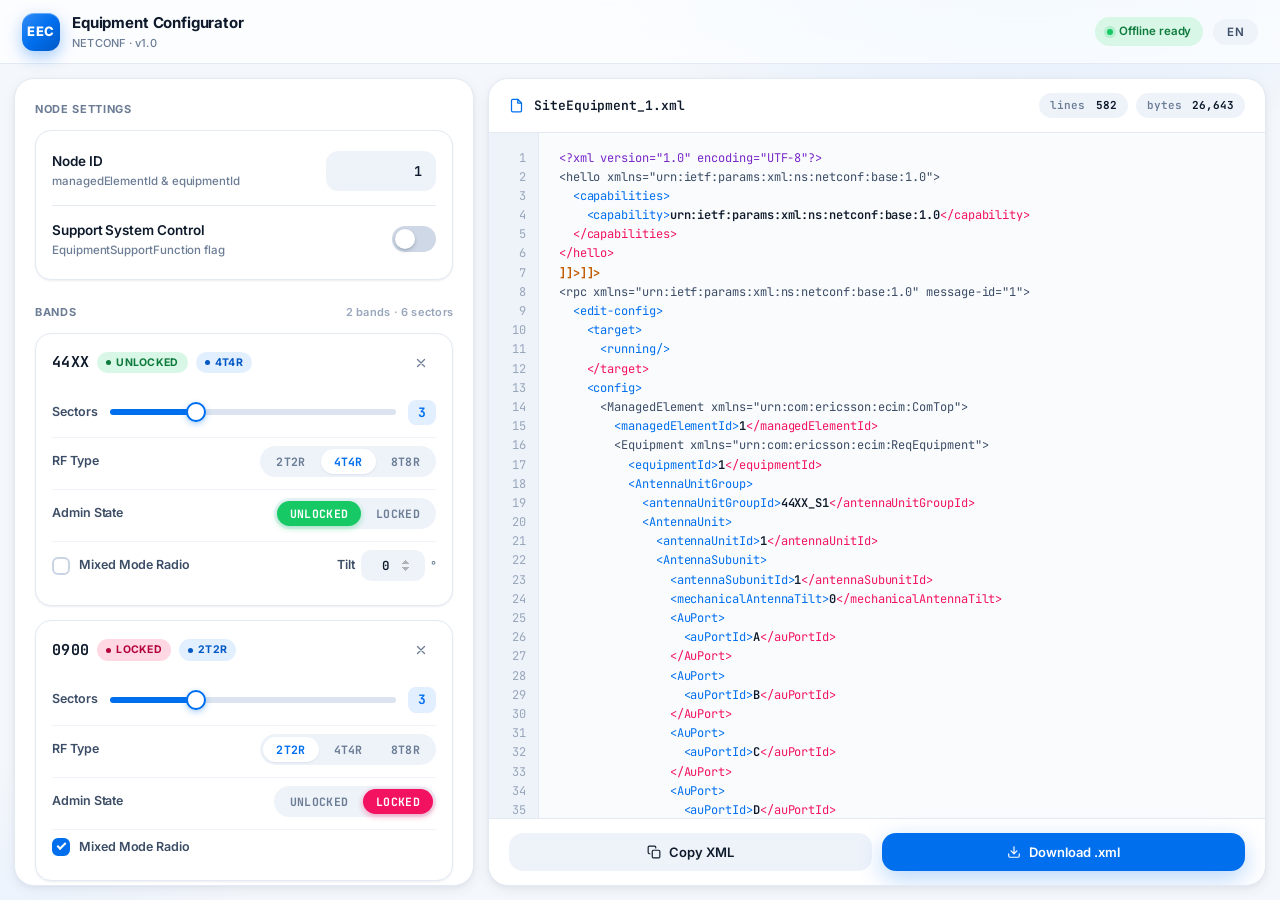
==== commit 8a699d61: "new band" ====
--- a/index.html
+++ b/index.html
@@ -95,6 +95,7 @@
               <button id="btn-add-0900" class="add-btn"><span class="plus">+</span><span>0900</span></button>
               <button id="btn-add-1800" class="add-btn"><span class="plus">+</span><span>1800</span></button>
               <button id="btn-add-2100" class="add-btn"><span class="plus">+</span><span>2100</span></button>
+              <button id="btn-add-2600" class="add-btn"><span class="plus">+</span><span>2600</span></button>
               <button id="btn-add-CUSTOM" class="add-btn add-btn--custom"><span class="plus">+</span><span>Custom band</span></button>
             </div>
           </div>
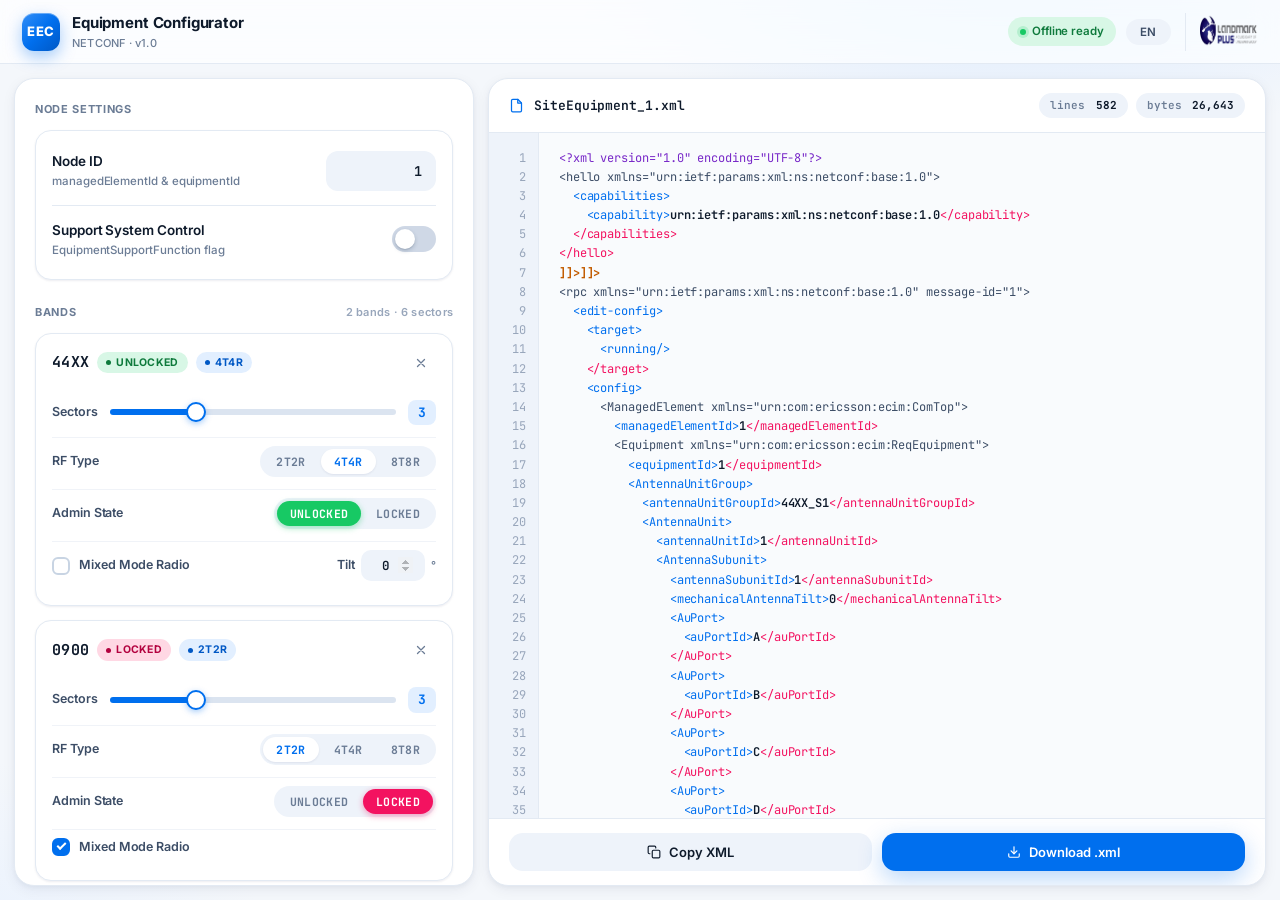
==== commit e9b3ca59: "logo" ====
--- a/index.html
+++ b/index.html
@@ -39,6 +39,7 @@
       <div class="topbar-actions">
         <span class="chip"><span class="dot"></span>Offline ready</span>
         <button class="lang-btn">EN</button>
+        <img src="LMP Big Logo-Photoroom.png" alt="Landmark Plus" class="topbar-logo">
       </div>
     </header>
 
--- a/css/styles.css
+++ b/css/styles.css
@@ -170,6 +170,15 @@
   color: var(--accent);
 }
 
+.topbar-logo {
+  height: 38px;
+  width: auto;
+  object-fit: contain;
+  padding-left: 14px;
+  border-left: 1px solid var(--border);
+  margin-left: 4px;
+}
+
 /* ── Main layout ───────────────────────────────────────────── */
 .layout {
   display: grid;
